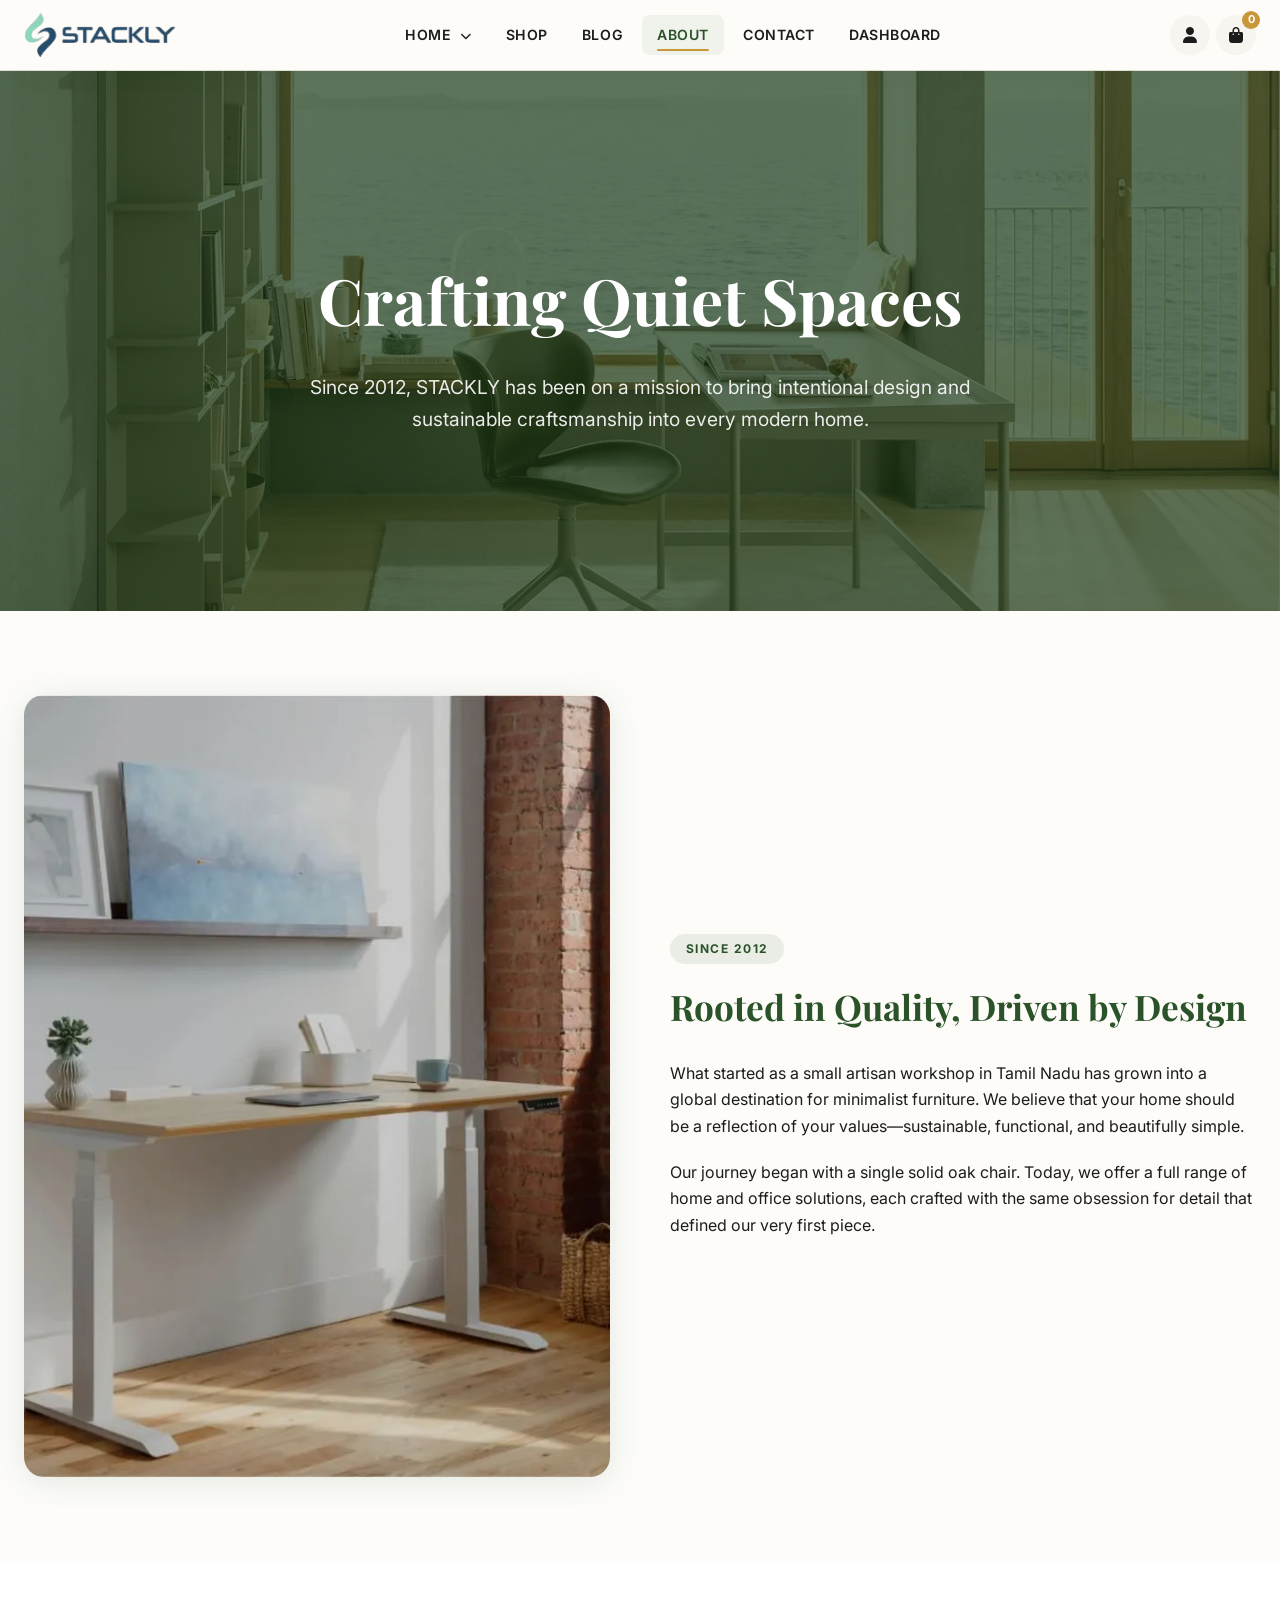
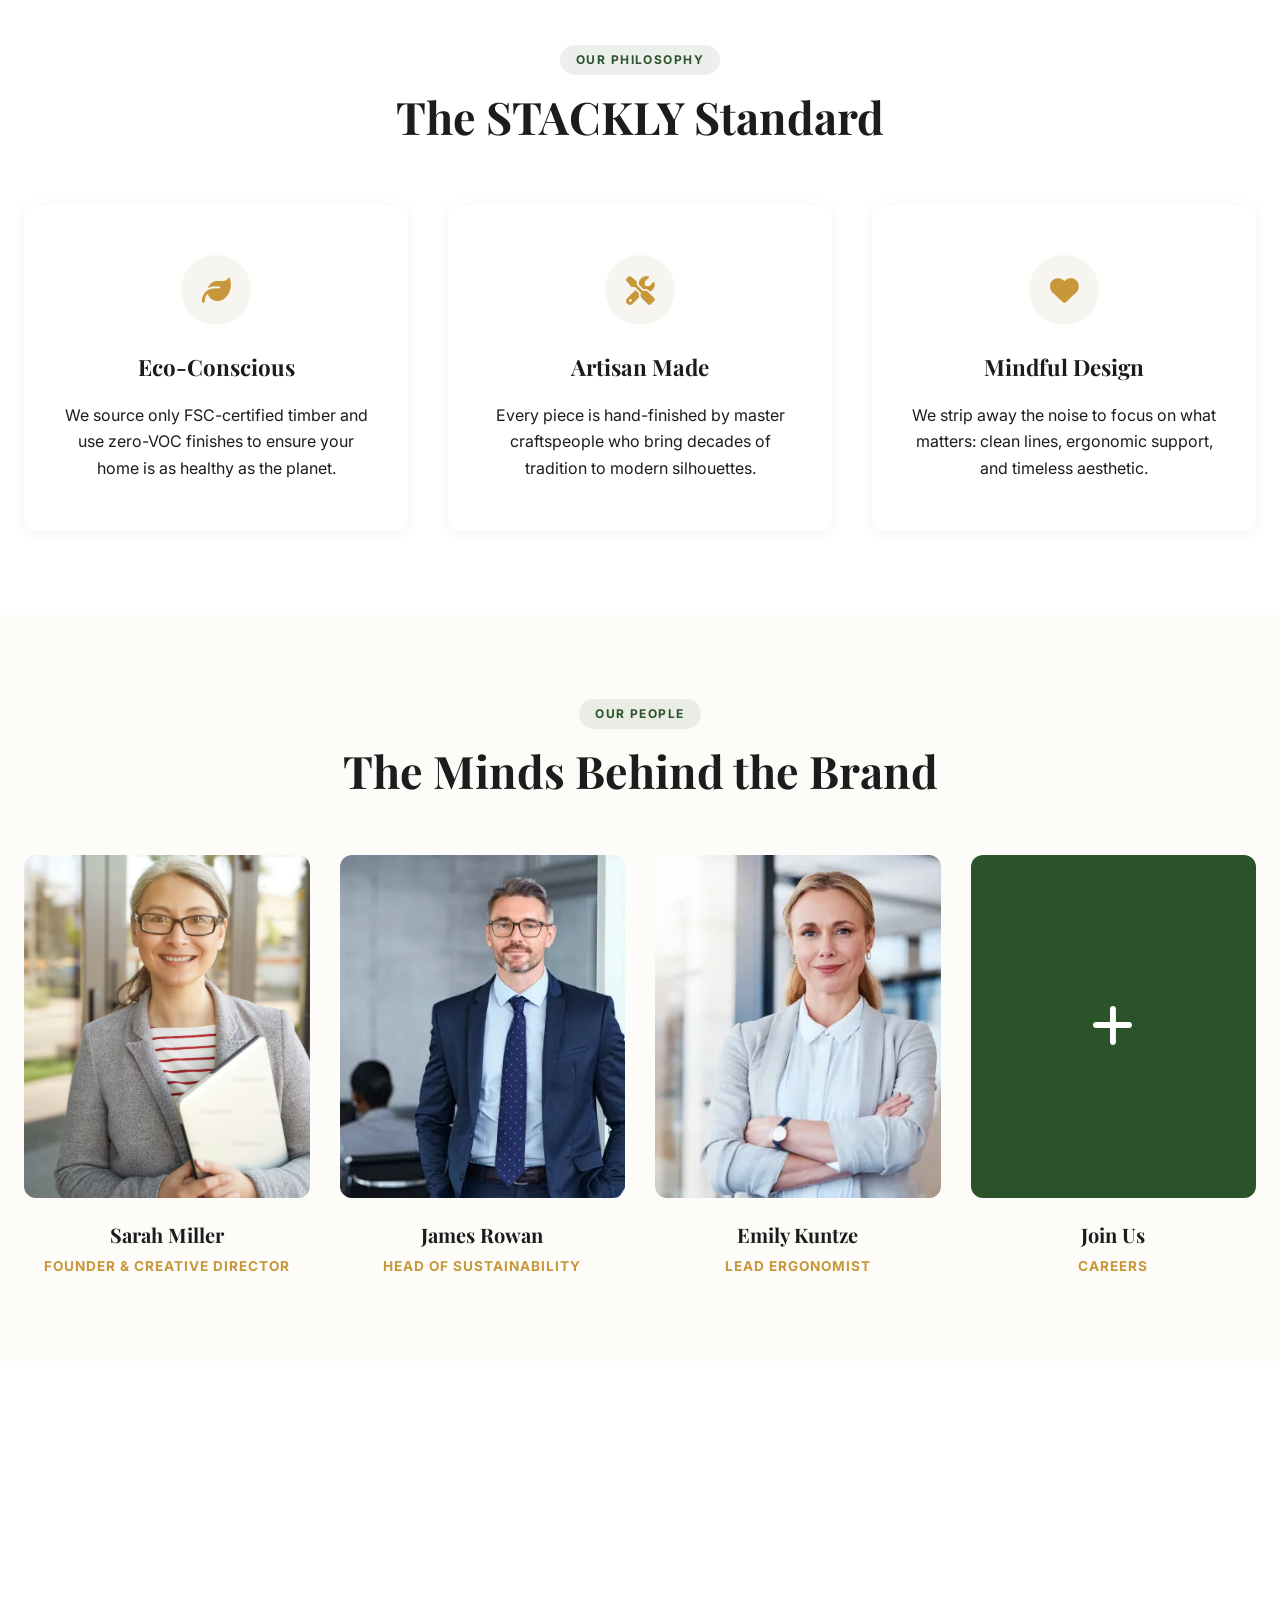
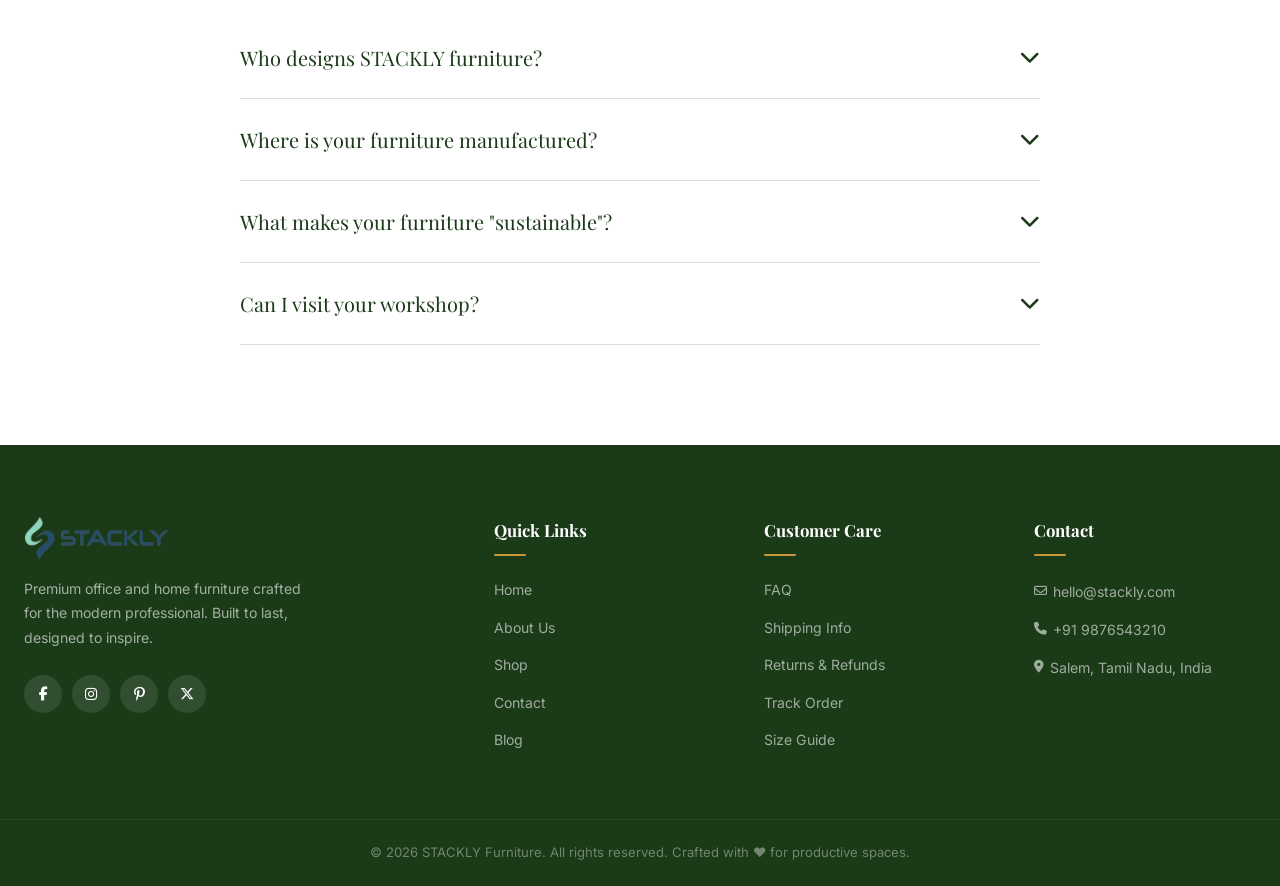
==== about.html @ e365cb75 "Add files via upload" ====
<!DOCTYPE html>
<html lang="en-US">
<head>
  <meta charset="utf-8">
  <title>About Us - STACKLY Furniture | Our Story & Values</title>
  <meta name="description" content="Learn about STACKLY Furniture – our passion for sustainable design, craftsmanship, and creating mindful home interiors.">
  <meta name="author" content="STACKLY">
  <meta name="viewport" content="width=device-width, initial-scale=1, maximum-scale=1">
  <link rel="preconnect" href="https://fonts.googleapis.com">
  <link href="https://fonts.googleapis.com/css2?family=Inter:wght@300;400;500;600;700&family=Playfair+Display:wght@600;700&display=swap" rel="stylesheet">
  <link rel="stylesheet" href="https://cdnjs.cloudflare.com/ajax/libs/font-awesome/6.5.0/css/all.min.css">
  <link rel="stylesheet" href="style.css">
  <style>
    .about-hero {
      height: 60vh;
      background: linear-gradient(rgba(26,58,24,0.7), rgba(26,58,24,0.7)), url('images/banner/banner-lookbook-1.webp') center/cover no-repeat;
      display: flex;
      align-items: center;
      justify-content: center;
      text-align: center;
      color: var(--white);
    }
    .about-hero h1 {
      font-family: 'Playfair Display', serif;
      font-size: clamp(2.5rem, 6vw, 4rem);
      margin-bottom: 20px;
      color: var(--white);
    }
    .about-hero p {
      font-size: 1.2rem;
      max-width: 700px;
      margin: 0 auto;
      color: var(--white);
      opacity: 0.9;
    }

    .story-section {
      display: flex;
      align-items: center;
      gap: 60px;
      flex-wrap: wrap;
    }
    .story-img {
      flex: 1;
      min-width: 320px;
      border-radius: var(--radius-lg);
      overflow: hidden;
      box-shadow: var(--shadow);
    }
    .story-content {
      flex: 1;
      min-width: 320px;
    }
    .story-content h2 {
      font-family: 'Playfair Display', serif;
      font-size: 2.2rem;
      margin-bottom: 24px;
      color: var(--primary);
    }

    .values-grid {
      display: grid;
      grid-template-columns: repeat(3, 1fr);
      gap: 40px;
      margin-top: 60px;
    }
    .value-card {
      background: var(--white);
      padding: 50px 40px;
      border-radius: var(--radius);
      box-shadow: var(--shadow-sm);
      text-align: center;
      transition: var(--transition);
    }
    .value-card:hover {
      transform: translateY(-8px);
      box-shadow: var(--shadow);
    }
    .value-icon {
      width: 70px;
      height: 70px;
      background: var(--bg);
      color: var(--accent);
      border-radius: 50%;
      display: flex;
      align-items: center;
      justify-content: center;
      font-size: 1.8rem;
      margin: 0 auto 24px;
      transition: var(--transition);
    }
    .value-card:hover .value-icon {
      background: var(--accent);
      color: var(--white);
    }
    .value-card h3 {
      font-family: 'Playfair Display', serif;
      font-size: 1.4rem;
      margin-bottom: 16px;
    }

    .team-grid {
      display: grid;
      grid-template-columns: repeat(4, 1fr);
      gap: 30px;
    }
    .team-card {
      text-align: center;
    }
    .team-img {
      width: 100%;
      aspect-ratio: 1/1.2;
      border-radius: var(--radius);
      overflow: hidden;
      margin-bottom: 20px;
      background: #eee;
    }
    .team-img img {
      width: 100%;
      height: 100%;
      object-fit: cover;
      transition: transform 0.6s ease;
    }
    .team-card:hover .team-img img {
      transform: scale(1.05);
    }
    .team-card h4 {
      font-family: 'Playfair Display', serif;
      font-size: 1.25rem;
      margin-bottom: 4px;
    }
    .team-role {
      font-size: 0.85rem;
      color: var(--accent);
      font-weight: 700;
      text-transform: uppercase;
      letter-spacing: 1px;
    }

    @media (max-width: 1024px) {
      .values-grid { grid-template-columns: repeat(2, 1fr); }
      .team-grid { grid-template-columns: repeat(2, 1fr); }
    }
    @media (max-width: 640px) {
      .values-grid { grid-template-columns: 1fr; }
      .team-grid { grid-template-columns: 1fr; }
    }
  </style>
</head>
<body class="about-page">

<div class="preloader" id="preloader">
  <div class="preloader-inner">
    <div class="preloader-logo-wrap">
      <img src="images/logo/logo.webp" alt="STACKLY" class="preloader-logo">
      <div class="preloader-glow"></div>
    </div>
    <div class="preloader-bar-track">
      <div class="preloader-bar" id="preloaderBar"></div>
    </div>
    <p class="preloader-label">Telling our story&hellip;</p>
  </div>
</div>

<button id="scroll-top" aria-label="Back to top"><i class="fa-solid fa-arrow-up"></i></button>

<header class="site-header">
  <div class="header-inner">
    <a href="index.html" class="logo"><img src="images/logo/logo.webp" alt="STACKLY Furniture"></a>
    <nav class="main-nav" id="mainNav">
      <ul>
        <li class="has-dropdown">
          <a href="#">Home <i class="fa-solid fa-chevron-down"></i></a>
          <ul class="dropdown">
            <li><a href="index.html">Home 1</a></li>
            <li><a href="index2.html">Home 2</a></li>
          </ul>
        </li>
        <li><a href="shop.html">Shop</a></li>
        <li><a href="blog.html">Blog</a></li>
        <li><a href="about.html" class="active">About</a></li>
        <li><a href="contact.html">Contact</a></li>
        <li><a href="dashboard.html">Dashboard</a></li>
      </ul>
    </nav>
    <div class="nav-actions">
      <a href="login.html" class="nav-btn" aria-label="Account"><i class="fa-solid fa-user"></i></a>
      <a href="cart.html" class="nav-btn cart" aria-label="Cart">
        <i class="fa-solid fa-bag-shopping"></i>
        <span class="cart-count">0</span>
      </a>
    </div>
    <button class="mobile-toggle" id="mobileToggle" aria-label="Menu">
      <span></span><span></span><span></span>
    </button>
  </div>
</header>

<section class="about-hero">
  <div class="container reveal" style="z-index: 10;">
    <h1>Crafting Quiet Spaces</h1>
    <p>Since 2012, STACKLY has been on a mission to bring intentional design and sustainable craftsmanship into every modern home.</p>
  </div>
</section>

<section class="section">
  <div class="container">
    <div class="story-section">
      <div class="story-img reveal-left">
        <img src="images/banner/collections-1.webp" alt="Workshop">
      </div>
      <div class="story-content reveal-right">
        <span class="section-tag">Since 2012</span>
        <h2>Rooted in Quality, Driven by Design</h2>
        <p style="margin-bottom: 20px;">What started as a small artisan workshop in Tamil Nadu has grown into a global destination for minimalist furniture. We believe that your home should be a reflection of your values—sustainable, functional, and beautifully simple.</p>
        <p>Our journey began with a single solid oak chair. Today, we offer a full range of home and office solutions, each crafted with the same obsession for detail that defined our very first piece.</p>
      </div>
    </div>
  </div>
</section>

<section class="section" style="background: var(--white);">
  <div class="container">
    <div class="section-header reveal">
      <span class="section-tag">Our Philosophy</span>
      <h2 class="section-title">The STACKLY Standard</h2>
    </div>
    <div class="values-grid">
      <div class="value-card reveal delay-1">
        <div class="value-icon"><i class="fa-solid fa-leaf"></i></div>
        <h3>Eco-Conscious</h3>
        <p>We source only FSC-certified timber and use zero-VOC finishes to ensure your home is as healthy as the planet.</p>
      </div>
      <div class="value-card reveal delay-2">
        <div class="value-icon"><i class="fa-solid fa-tools"></i></div>
        <h3>Artisan Made</h3>
        <p>Every piece is hand-finished by master craftspeople who bring decades of tradition to modern silhouettes.</p>
      </div>
      <div class="value-card reveal delay-3">
        <div class="value-icon"><i class="fa-solid fa-heart"></i></div>
        <h3>Mindful Design</h3>
        <p>We strip away the noise to focus on what matters: clean lines, ergonomic support, and timeless aesthetic.</p>
      </div>
    </div>
  </div>
</section>

<section class="section">
  <div class="container">
    <div class="section-header reveal">
      <span class="section-tag">Our People</span>
      <h2 class="section-title">The Minds Behind the Brand</h2>
    </div>
    <div class="team-grid">
      <div class="team-card reveal delay-1">
        <div class="team-img"><img src="images/shop/testimonials-item-1.webp" alt="Sarah Miller"></div>
        <h4>Sarah Miller</h4>
        <div class="team-role">Founder & Creative Director</div>
      </div>
      <div class="team-card reveal delay-2">
        <div class="team-img"><img src="images/shop/testimonials-item-2.webp" alt="David Chen"></div>
        <h4>James Rowan</h4>
        <div class="team-role">Head of Sustainability</div>
      </div>
      <div class="team-card reveal delay-3">
        <div class="team-img"><img src="images/shop/testimonials-item-3.webp" alt="Emily Watson"></div>
        <h4>Emily Kuntze</h4>
        <div class="team-role">Lead Ergonomist</div>
      </div>
      <div class="team-card reveal delay-4">
        <div class="team-img"><div style="width:100%;height:100%;background:var(--primary);display:flex;align-items:center;justify-content:center;color:white;font-size:3rem;"><i class="fa-solid fa-plus"></i></div></div>
        <h4>Join Us</h4>
        <div class="team-role">Careers</div>
      </div>
    </div>
  </div>
</section>

<section class="section faq-section">
  <div class="container">
    <div class="section-header reveal">
        <span class="section-tag">Common Questions</span>
        <h2 class="section-title">About Our Brand</h2>
    </div>
    <div class="faq-container">
        <div class="faq-item reveal delay-1">
            <div class="faq-question">
                <span>Who designs STACKLY furniture?</span>
                <i class="fa-solid fa-chevron-down faq-icon"></i>
            </div>
            <div class="faq-answer">
                <p>Every piece is designed in-house by our creative team led by Sarah Miller. We collaborate with ergonomic experts and local artisans to ensure every product meets our high standards of form and function.</p>
            </div>
        </div>
        <div class="faq-item reveal delay-2">
            <div class="faq-question">
                <span>Where is your furniture manufactured?</span>
                <i class="fa-solid fa-chevron-down faq-icon"></i>
            </div>
            <div class="faq-answer">
                <p>Our main production workshop is located in Salem, Tamil Nadu. By keeping our manufacturing local, we can maintain strict quality control and support our community of talented craftspeople.</p>
            </div>
        </div>
        <div class="faq-item reveal delay-3">
            <div class="faq-question">
                <span>What makes your furniture "sustainable"?</span>
                <i class="fa-solid fa-chevron-down faq-icon"></i>
            </div>
            <div class="faq-answer">
                <p>We use FSC-certified solid woods, low-VOC finishes, and minimal plastic. Our "Built for Life" philosophy also means our furniture is designed to last decades, not years, reducing the impact of "fast furniture" on the environment.</p>
            </div>
        </div>
        <div class="faq-item reveal delay-4">
            <div class="faq-question">
                <span>Can I visit your workshop?</span>
                <i class="fa-solid fa-chevron-down faq-icon"></i>
            </div>
            <div class="faq-answer">
                <p>Yes! We host monthly "Open Workshop" days where customers can see our process first-hand. Please sign up for our newsletter or contact our team to reserve a spot.</p>
            </div>
        </div>
    </div>
  </div>
</section>

<footer class="footer">
  <div class="container">
    <div class="footer-grid">
      <div class="footer-brand">
        <div class="logo"><img src="images/logo/logo.webp" alt="STACKLY Furniture"></div>
        <p>Premium office and home furniture crafted for the modern professional. Built to last, designed to inspire.</p>
        <div class="footer-socials">
          <a href="./404.html" class="social-link"><i class="fa-brands fa-facebook-f"></i></a>
          <a href="./404.html" class="social-link"><i class="fa-brands fa-instagram"></i></a>
          <a href="./404.html" class="social-link"><i class="fa-brands fa-pinterest-p"></i></a>
          <a href="./404.html" class="social-link"><i class="fa-brands fa-x-twitter"></i></a>
        </div>
      </div>
      <div class="footer-col">
        <h4>Quick Links</h4>
        <ul>
          <li><a href="index.html">Home</a></li>
          <li><a href="about.html">About Us</a></li>
          <li><a href="shop.html">Shop</a></li>
          <li><a href="contact.html">Contact</a></li>
          <li><a href="blog.html">Blog</a></li>
        </ul>
      </div>
      <div class="footer-col">
        <h4>Customer Care</h4>
        <ul>
          <li><a href="./404.html">FAQ</a></li>
          <li><a href="./404.html">Shipping Info</a></li>
          <li><a href="./404.html">Returns & Refunds</a></li>
          <li><a href="./404.html">Track Order</a></li>
          <li><a href="./404.html">Size Guide</a></li>
        </ul>
      </div>
      <div class="footer-col">
        <h4>Contact</h4>
        <ul>
          <li><a href="mailto:hello@stackly.com"><i class="fa-regular fa-envelope"></i> hello@stackly.com</a></li>
          <li><a href="tel:+91 9876543210"><i class="fa-solid fa-phone"></i> +91 9876543210</a></li>
          <li><a href="#"><i class="fa-solid fa-location-dot"></i> Salem, Tamil Nadu, India</a></li>
        </ul>
      </div>
    </div>
  </div>
  <div class="footer-bottom">
    <p>&copy; 2026 STACKLY Furniture. All rights reserved. Crafted with ❤️ for productive spaces.</p>
  </div>
</footer>

<script src="script.js"></script>
<script>
    document.querySelectorAll('.faq-question').forEach(q => {
        q.addEventListener('click', () => {
            const item = q.parentElement;
            const wasActive = item.classList.contains('active');
            
            document.querySelectorAll('.faq-item').forEach(i => i.classList.remove('active'));
            
            if (!wasActive) {
                item.classList.add('active');
            }
        });
    });
</script>
</body>
</html>
---- style.css ----
:root {
  --primary:        #2B5329;
  --primary-light:  #3D7A3A;
  --primary-dark:   #1A3A18;
  --accent:         #C8973A;
  --accent-light:   #E8B96A;
  --bg:             #F7F5F0;
  --bg-light:       #FDFCF9;
  --text-dark:      #1C1C1C;
  --text-mid:       #4A4A4A;
  --text-light:     #7A7A7A;
  --white:          #FFFFFF;
  --border:         #E0DDD5;
  --shadow-sm:      0 2px 12px rgba(43,83,41,0.08);
  --shadow:         0 4px 32px rgba(43,83,41,0.12);
  --shadow-lg:      0 12px 48px rgba(43,83,41,0.18);
  --radius:         12px;
  --radius-lg:      20px;
  --transition:     0.3s cubic-bezier(.4,0,.2,1);
  --transition-slow:0.6s cubic-bezier(.4,0,.2,1);
}

*, *::before, *::after {
  box-sizing: border-box;
  margin: 0;
  padding: 0;
}
html { scroll-behavior: smooth; font-size: 16px; }
body {
  font-family: 'Inter', -apple-system, BlinkMacSystemFont, 'Segoe UI', sans-serif;
  background: var(--bg-light);
  color: var(--text-dark);
  line-height: 1.65;
  overflow-x: hidden;
}
a { text-decoration: none; color: inherit; }
img { max-width: 100%; height: auto; display: block; }
ul { list-style: none; }
button { cursor: pointer; border: none; background: none; font-family: inherit; }
input, textarea, select { font-family: inherit; }


@keyframes spin {
  to { transform: rotate(360deg); }
}
@keyframes fadeIn {
  from { opacity: 0; }
  to   { opacity: 1; }
}
@keyframes slideUp {
  from { opacity: 0; transform: translateY(40px); }
  to   { opacity: 1; transform: translateY(0); }
}
@keyframes slideDown {
  from { opacity: 0; transform: translateY(-20px); }
  to   { opacity: 1; transform: translateY(0); }
}
@keyframes slideInLeft {
  from { opacity: 0; transform: translateX(-40px); }
  to   { opacity: 1; transform: translateX(0); }
}
@keyframes slideInRight {
  from { opacity: 0; transform: translateX(40px); }
  to   { opacity: 1; transform: translateX(0); }
}
@keyframes scaleIn {
  from { opacity: 0; transform: scale(0.92); }
  to   { opacity: 1; transform: scale(1); }
}
@keyframes pulse {
  0%, 100% { transform: scale(1); }
  50%       { transform: scale(1.05); }
}
@keyframes shimmer {
  0%   { background-position: -500px 0; }
  100% { background-position: 500px 0; }
}
@keyframes bounceY {
  0%, 100% { transform: translateY(0); }
  50%       { transform: translateY(-6px); }
}

.reveal {
  opacity: 0;
  transform: translateY(32px);
  transition: opacity 0.65s ease, transform 0.65s ease;
}
.reveal.is-visible {
  opacity: 1;
  transform: translateY(0);
}
.reveal-left {
  opacity: 0;
  transform: translateX(-32px);
  transition: opacity 0.65s ease, transform 0.65s ease;
}
.reveal-left.is-visible {
  opacity: 1;
  transform: translateX(0);
}
.reveal-right {
  opacity: 0;
  transform: translateX(32px);
  transition: opacity 0.65s ease, transform 0.65s ease;
}
.reveal-right.is-visible {
  opacity: 1;
  transform: translateX(0);
}
.reveal-scale {
  opacity: 0;
  transform: scale(0.94);
  transition: opacity 0.65s ease, transform 0.65s ease;
}
.reveal-scale.is-visible {
  opacity: 1;
  transform: scale(1);
}
/* Stagger delays */
.delay-1 { transition-delay: 0.1s; }
.delay-2 { transition-delay: 0.2s; }
.delay-3 { transition-delay: 0.3s; }
.delay-4 { transition-delay: 0.4s; }
.delay-5 { transition-delay: 0.5s; }

#scroll-top {
  position: fixed;
  bottom: 28px;
  right: 28px;
  width: 48px;
  height: 48px;
  background: var(--primary);
  border-radius: 50%;
  display: none;
  align-items: center;
  justify-content: center;
  color: var(--white);
  font-size: 18px;
  z-index: 9999;
  box-shadow: 0 4px 20px rgba(43,83,41,0.4);
  transition: var(--transition);
  animation: bounceY 2s ease-in-out infinite;
}
#scroll-top.show  { display: flex; }
#scroll-top:hover { background: var(--accent); transform: scale(1.1); animation: none; }


@keyframes logoBreathe {
  0%, 100% { transform: scale(1);    filter: drop-shadow(0 0 0px rgba(200,151,58,0)); }
  50%       { transform: scale(1.07); filter: drop-shadow(0 0 22px rgba(200,151,58,0.65)); }
}
@keyframes ringRotate {
  to { transform: rotate(360deg); }
}
@keyframes ringPulse {
  0%, 100% { opacity: 1; }
  50%       { opacity: 0.5; }
}
@keyframes barFill {
  0%   { width: 0%; }
  30%  { width: 45%; }
  70%  { width: 75%; }
  90%  { width: 92%; }
  100% { width: 100%; }
}
@keyframes preloaderFadeOut {
  to { opacity: 0; visibility: hidden; }
}
@keyframes labelBlink {
  0%, 100% { opacity: 0.7; }
  50%       { opacity: 1; }
}

.preloader {
  position: fixed;
  inset: 0;
  background: linear-gradient(145deg, var(--primary-dark) 0%, #0d2410 100%);
  display: flex;
  align-items: center;
  justify-content: center;
  z-index: 99999;
  transition: opacity 0.75s ease, visibility 0.75s ease;
}
.preloader.hidden {
  opacity: 0;
  visibility: hidden;
  pointer-events: none;
}

/* Decorative background dots */
.preloader::before,
.preloader::after {
  content: '';
  position: absolute;
  border-radius: 50%;
  background: rgba(200,151,58,0.06);
  pointer-events: none;
}
.preloader::before { width: 480px; height: 480px; top: -160px; right: -120px; }
.preloader::after  { width: 320px; height: 320px; bottom: -100px; left: -80px; }

/* Center wrapper */
.preloader-inner {
  display: flex;
  flex-direction: column;
  align-items: center;
  gap: 0;
  position: relative;
  z-index: 1;
}

/* Spinning amber ring behind the logo */
.preloader-logo-wrap {
  position: relative;
  width: 140px;
  height: 140px;
  display: flex;
  align-items: center;
  justify-content: center;
  margin-bottom: 36px;
}
.preloader-logo-wrap::before {
  content: '';
  position: absolute;
  inset: 0;
  border-radius: 50%;
  border: 3px solid transparent;
  border-top-color: var(--accent);
  border-right-color: rgba(200,151,58,0.3);
  animation: ringRotate 1.4s linear infinite;
}
.preloader-logo-wrap::after {
  content: '';
  position: absolute;
  inset: 8px;
  border-radius: 50%;
  border: 2px solid rgba(255,255,255,0.06);
  border-bottom-color: rgba(200,151,58,0.25);
  animation: ringRotate 2s linear infinite reverse;
}

/* Soft circular glow behind logo */
.preloader-glow {
  position: absolute;
  inset: 18px;
  border-radius: 50%;
  background: radial-gradient(circle, rgba(200,151,58,0.12) 0%, transparent 70%);
  animation: ringPulse 2s ease-in-out infinite;
}

/* Logo image */
.preloader-logo {
  width: 90px;
  height: auto;
  position: relative;
  z-index: 1;
  animation: logoBreathe 2.4s ease-in-out infinite;
  filter: brightness(1.1);
}

/* Progress bar track */
.preloader-bar-track {
  width: 200px;
  height: 3px;
  background: rgba(255,255,255,0.1);
  border-radius: 3px;
  overflow: hidden;
  margin-bottom: 18px;
}
.preloader-bar {
  height: 100%;
  width: 0%;
  background: linear-gradient(90deg, var(--accent), var(--accent-light));
  border-radius: 3px;
  transition: width 0.3s ease;
  box-shadow: 0 0 8px rgba(200,151,58,0.5);
}

/* Loading label */
.preloader-label {
  font-family: 'Inter', sans-serif;
  font-size: 0.78rem;
  color: rgba(255,255,255,0.45);
  letter-spacing: 0.12em;
  text-transform: uppercase;
  animation: labelBlink 1.8s ease-in-out infinite;
}


/* ============================================================
   TOPBAR
   ============================================================ */
.topbar {
  background: var(--primary-dark);
  color: var(--white);
  padding: 9px 0;
  font-size: 0.82rem;
  border-bottom: 1px solid rgba(255,255,255,0.06);
}
.topbar-inner {
  max-width: 1400px;
  margin: auto;
  padding: 0 24px;
  display: flex;
  align-items: center;
  justify-content: space-between;
  gap: 12px;
}
.topbar-left { color: rgba(255,255,255,0.55); }
.topbar-center { text-align: center; flex: 1; }
.topbar-center span { color: var(--accent-light); font-weight: 600; }
.topbar-links { display: flex; gap: 20px; }
.topbar-links a {
  color: rgba(255,255,255,0.65);
  transition: color 0.2s;
  font-size: 0.8rem;
}
.topbar-links a:hover { color: var(--accent-light); }


/* ============================================================
   SITE HEADER
   ============================================================ */
.site-header {
  background: var(--bg-light);
  border-bottom: 1px solid var(--border);
  position: sticky;
  top: 0;
  z-index: 1000;
  box-shadow: 0 2px 20px rgba(43,83,41,0.07);
  transition: box-shadow 0.3s;
}
.site-header.scrolled { box-shadow: 0 4px 32px rgba(43,83,41,0.14); }
.header-inner {
  max-width: 1400px;
  margin: auto;
  padding: 0 24px;
  display: flex;
  align-items: center;
  justify-content: space-between;
  height: 70px;
  gap: 16px;
}
.logo img {
  height: 44px;
  transition: transform 0.3s;
}
.logo:hover img { transform: scale(1.04); }

/* Desktop Nav */
.main-nav > ul {
  display: flex;
  gap: 4px;
  align-items: center;
}
.main-nav li { position: relative; }
.main-nav a {
  display: block;
  padding: 8px 15px;
  font-size: 0.88rem;
  font-weight: 600;
  letter-spacing: 0.04em;
  text-transform: uppercase;
  color: var(--text-dark);
  border-radius: 8px;
  transition: var(--transition);
  position: relative;
}
.main-nav a::after {
  content: '';
  position: absolute;
  bottom: 4px; left: 15px; right: 15px;
  height: 2px;
  background: var(--accent);
  transform: scaleX(0);
  transform-origin: left;
  transition: transform 0.3s;
  border-radius: 2px;
}
.main-nav a:hover::after,
.main-nav a.active::after { transform: scaleX(1); }
.main-nav a:hover,
.main-nav a.active { color: var(--primary); background: rgba(43,83,41,0.06); }

/* Dropdown Menu Styles */
.has-dropdown { position: relative; }
.has-dropdown a i {
  font-size: 0.7rem;
  margin-left: 4px;
  transition: transform 0.3s;
}
.has-dropdown:hover a i { transform: rotate(180deg); }

.dropdown {
  position: absolute;
  top: 100%;
  left: 50%;
  width: 220px;
  background: var(--white);
  border-radius: var(--radius);
  box-shadow: var(--shadow-lg);
  padding: 12px 0;
  opacity: 0;
  visibility: hidden;
  transform: translateX(-50%) translateY(15px);
  transition: all 0.4s cubic-bezier(0.4, 0, 0.2, 1);
  z-index: 1001;
  border: 1px solid var(--border);
  display: flex;
  flex-direction: column;
}

.has-dropdown:hover .dropdown {
  opacity: 1;
  visibility: visible;
  transform: translateX(-50%) translateY(0);
}

.dropdown li {
  width: 100%;
  padding: 0 12px;
}

.dropdown a {
  padding: 8px 16px !important;
  font-size: 0.85rem !important;
  text-transform: none !important;
  font-weight: 500 !important;
  display: block !important;
  border-radius: 6px !important;
  background: transparent !important;
  color: var(--text-dark) !important;
}

.dropdown a::after { display: none !important; }

.dropdown a:hover {
  background: rgba(43,83,41,0.08) !important;
  color: var(--primary) !important;
  padding-left: 20px !important;
}

/* Mobile Dropdown (Responsive Adjustments) */
@media (max-width: 1024px) {
  .main-nav.open .dropdown {
    position: static;
    width: 100%;
    opacity: 1;
    visibility: visible;
    transform: none;
    box-shadow: none;
    border: none;
    padding: 0 0 0 20px;
    background: transparent;
    display: none; /* Toggleable on mobile */
  }
  
  .main-nav.open .has-dropdown.active .dropdown {
    display: block;
  }

  .main-nav.open .has-dropdown > a {
    display: flex;
    justify-content: space-between;
    align-items: center;
  }
}

/* Nav Icon Buttons */
.nav-actions { display: flex; align-items: center; gap: 6px; }
.nav-btn {
  width: 40px;
  height: 40px;
  display: flex;
  align-items: center;
  justify-content: center;
  border-radius: 50%;
  background: var(--bg);
  color: var(--text-dark);
  transition: var(--transition);
  font-size: 1rem;
}
.nav-btn:hover { background: var(--primary); color: var(--white); transform: scale(1.08); }
.nav-btn.cart  { position: relative; }
.cart-count {
  position: absolute;
  top: -4px; right: -4px;
  background: var(--accent);
  color: var(--white);
  width: 18px; height: 18px;
  border-radius: 50%;
  font-size: 0.68rem;
  font-weight: 700;
  display: flex;
  align-items: center;
  justify-content: center;
  animation: pulse 2s ease-in-out infinite;
}

/* Mobile Hamburger */
.mobile-toggle {
  display: none;
  flex-direction: column;
  gap: 5px;
  padding: 8px;
  border-radius: 8px;
  transition: background 0.2s;
}
.mobile-toggle:hover { background: var(--bg); }
.mobile-toggle span {
  width: 24px; height: 2px;
  background: var(--text-dark);
  border-radius: 2px;
  transition: var(--transition);
  display: block;
}
.mobile-toggle.open span:nth-child(1) { transform: translateY(7px) rotate(45deg); }
.mobile-toggle.open span:nth-child(2) { opacity: 0; transform: scaleX(0); }
.mobile-toggle.open span:nth-child(3) { transform: translateY(-7px) rotate(-45deg); }


/* ============================================================
   LAYOUT UTILITIES
   ============================================================ */
.section  { padding: 84px 0; }
.container {
  max-width: 1400px;
  margin: auto;
  padding: 0 24px;
}
.section-header {
  text-align: center;
  margin-bottom: 56px;
}
.section-tag {
  display: inline-block;
  padding: 5px 16px;
  background: rgba(43,83,41,0.09);
  color: var(--primary);
  font-size: 0.75rem;
  font-weight: 700;
  border-radius: 30px;
  letter-spacing: 0.12em;
  text-transform: uppercase;
  margin-bottom: 14px;
}
.section-title {
  font-family: 'Playfair Display', serif;
  font-size: clamp(1.8rem, 3.5vw, 2.8rem);
  color: var(--text-dark);
  margin-bottom: 14px;
  line-height: 1.25;
}
.section-sub {
  color: var(--text-mid);
  max-width: 520px;
  margin: 0 auto;
  font-size: 0.97rem;
}
.text-center { text-align: center; }
.mt-8  { margin-top: 32px; }
.mt-12 { margin-top: 48px; }


/* ============================================================
   BUTTONS
   ============================================================ */
.btn {
  display: inline-flex;
  align-items: center;
  gap: 8px;
  padding: 13px 28px;
  border-radius: 9px;
  font-size: 0.9rem;
  font-weight: 700;
  letter-spacing: 0.03em;
  transition: var(--transition);
  cursor: pointer;
  white-space: nowrap;
}
.btn i { transition: transform 0.3s; }
.btn:hover i  { transform: translateX(4px); }

.btn-primary  { background: var(--accent); color: var(--white); }
.btn-primary:hover { background: #b07d2e; transform: translateY(-2px); box-shadow: 0 6px 20px rgba(200,151,58,0.35); }

.btn-outline  { border: 2px solid var(--white); color: var(--white); }
.btn-outline:hover { background: var(--white); color: var(--primary); }

.btn-green    { background: var(--primary); color: var(--white); }
.btn-green:hover { background: var(--primary-light); transform: translateY(-2px); box-shadow: 0 6px 20px rgba(43,83,41,0.3); }

.btn-ghost {
  background: transparent;
  border: 2px solid var(--primary);
  color: var(--primary);
}
.btn-ghost:hover { background: var(--primary); color: var(--white); }


/* ============================================================
   HERO SLIDER
   ============================================================ */
.hero-slider {
  position: relative;
  overflow: hidden;
  background: #141f14;
}
.slide {
  position: relative;
  height: 88vh;
  min-height: 520px;
  display: none;
  overflow: hidden;
}
.slide.active { display: block; }
.slide-img {
  width: 100%; height: 100%;
  object-fit: cover;
  opacity: 0.62;
  transform: scale(1.04);
  transition: transform 8s ease, opacity 0.8s ease;
}
.slide.active .slide-img { transform: scale(1); }
.slide-content {
  position: absolute;
  inset: 0;
  display: flex;
  align-items: center;
  padding: 0 8vw;
}
.slide-text {
  max-width: 600px;
  animation: slideUp 0.8s cubic-bezier(.22,1,.36,1) both;
}
.slide-tag {
  display: inline-block;
  padding: 5px 16px;
  background: var(--accent);
  color: var(--white);
  font-size: 0.75rem;
  font-weight: 800;
  border-radius: 30px;
  letter-spacing: 0.1em;
  margin-bottom: 20px;
  text-transform: uppercase;
  animation: slideInLeft 0.7s 0.1s both;
}
.slide-title {
  font-family: 'Playfair Display', serif;
  font-size: clamp(2.2rem, 5.5vw, 4rem);
  color: var(--white);
  line-height: 1.13;
  margin-bottom: 18px;
  animation: slideUp 0.7s 0.2s both;
  text-shadow: 0 2px 24px rgba(0,0,0,0.3);
}
.slide-desc {
  font-size: 1.02rem;
  color: rgba(255,255,255,0.82);
  margin-bottom: 36px;
  max-width: 460px;
  animation: slideUp 0.7s 0.35s both;
}
.slide-actions {
  display: flex;
  gap: 14px;
  flex-wrap: wrap;
  animation: slideUp 0.7s 0.48s both;
}

/* Slider Arrows */
.slider-arrow {
  position: absolute;
  top: 50%;
  transform: translateY(-50%);
  background: rgba(255,255,255,0.14);
  backdrop-filter: blur(6px);
  -webkit-backdrop-filter: blur(6px);
  border: 1px solid rgba(255,255,255,0.25);
  color: var(--white);
  width: 52px; height: 52px;
  border-radius: 50%;
  font-size: 1.1rem;
  display: flex;
  align-items: center;
  justify-content: center;
  cursor: pointer;
  transition: var(--transition);
  z-index: 10;
}
.slider-arrow:hover { background: var(--accent); border-color: var(--accent); transform: translateY(-50%) scale(1.08); }
.slider-prev { left: 28px; }
.slider-next { right: 28px; }

/* Slider Dots */
.slider-controls {
  position: absolute;
  bottom: 32px;
  left: 50%;
  transform: translateX(-50%);
  display: flex;
  gap: 10px;
  z-index: 10;
}
.slider-dot {
  width: 10px; height: 10px;
  border-radius: 5px;
  background: rgba(255,255,255,0.4);
  border: none;
  cursor: pointer;
  transition: var(--transition);
}
.slider-dot.active {
  background: var(--accent);
  width: 30px;
}


/* ============================================================
   CATEGORIES
   ============================================================ */
.categories { background: var(--bg); }
.cat-grid {
  display: grid;
  grid-template-columns: repeat(6, 1fr);
  gap: 18px;
}
.cat-card {
  position: relative;
  border-radius: var(--radius);
  overflow: hidden;
  aspect-ratio: 3/4;
  cursor: pointer;
  box-shadow: var(--shadow-sm);
  display: block;
}
.cat-card img {
  width: 100%; height: 100%;
  object-fit: cover;
  transition: transform 0.55s cubic-bezier(.4,0,.2,1);
}
.cat-card:hover img { transform: scale(1.08); }
.cat-overlay {
  position: absolute;
  inset: 0;
  background: linear-gradient(to top, rgba(10,28,10,0.78) 35%, transparent 70%);
  display: flex;
  align-items: flex-end;
  padding: 18px 16px;
  transition: background 0.3s;
}
.cat-card:hover .cat-overlay {
  background: linear-gradient(to top, rgba(10,28,10,0.88) 40%, transparent 70%);
}
.cat-name {
  font-family: 'Playfair Display', serif;
  font-size: 1.05rem;
  color: var(--white);
  font-weight: 600;
  display: block;
}
.cat-count {
  font-size: 0.79rem;
  color: var(--accent-light);
  margin-top: 3px;
  display: block;
}
.cat-card::after {
  content: '→';
  position: absolute;
  bottom: 20px; right: 16px;
  color: var(--accent-light);
  font-size: 1rem;
  opacity: 0;
  transform: translateX(-6px);
  transition: var(--transition);
}
.cat-card:hover::after { opacity: 1; transform: translateX(0); }


/* ============================================================
   PRODUCT GRID
   ============================================================ */
.products-grid {
  display: grid;
  grid-template-columns: repeat(4, 1fr);
  gap: 24px;
}
.product-card {
  background: var(--white);
  border-radius: var(--radius);
  overflow: hidden;
  box-shadow: var(--shadow-sm);
  transition: var(--transition);
  position: relative;
}
.product-card:hover {
  box-shadow: var(--shadow-lg);
  transform: translateY(-6px);
}
.product-img-wrap {
  position: relative;
  overflow: hidden;
  aspect-ratio: 1;
  background: var(--bg);
}
.product-img-wrap > img {
  width: 100%; height: 100%;
  object-fit: cover;
  transition: transform 0.55s ease, opacity 0.4s ease;
}
.product-img-wrap .img-hover {
  position: absolute;
  inset: 0;
  opacity: 0;
  transition: opacity 0.4s ease;
}
.product-card:hover .img-hover { opacity: 1; }
.product-card:hover .product-img-wrap > img:first-child { opacity: 0; transform: scale(1.04); }

.product-badge {
  position: absolute;
  top: 12px; left: 12px;
  padding: 3px 11px;
  border-radius: 5px;
  font-size: 0.71rem;
  font-weight: 800;
  text-transform: uppercase;
  letter-spacing: 0.05em;
  z-index: 2;
}
.badge-sale { background: var(--accent); color: var(--white); }
.badge-new  { background: var(--primary); color: var(--white); }

.product-actions {
  position: absolute;
  top: 12px; right: 12px;
  display: flex;
  flex-direction: column;
  gap: 8px;
  opacity: 0;
  transform: translateX(12px);
  transition: var(--transition);
  z-index: 2;
}
.product-card:hover .product-actions { opacity: 1; transform: translateX(0); }
.action-btn {
  width: 36px; height: 36px;
  background: var(--white);
  border-radius: 50%;
  display: flex;
  align-items: center;
  justify-content: center;
  font-size: 0.88rem;
  color: var(--text-dark);
  box-shadow: 0 2px 10px rgba(0,0,0,0.13);
  transition: var(--transition);
}
.action-btn:hover { background: var(--primary); color: var(--white); transform: scale(1.1); }

.product-info { padding: 16px 18px 18px; }
.product-name {
  font-weight: 600;
  font-size: 0.93rem;
  margin-bottom: 6px;
  color: var(--text-dark);
  line-height: 1.4;
}
.product-name a { transition: color 0.2s; }
.product-name a:hover { color: var(--primary); }
.product-price {
  display: flex;
  align-items: center;
  gap: 10px;
  margin-bottom: 14px;
}
.price-now  { font-size: 1.02rem; font-weight: 800; color: var(--primary); }
.price-old  { font-size: 0.85rem; color: var(--text-light); text-decoration: line-through; }
.add-to-cart {
  width: 100%;
  padding: 10px 16px;
  background: var(--primary);
  color: var(--white);
  border-radius: 8px;
  font-size: 0.87rem;
  font-weight: 700;
  letter-spacing: 0.03em;
  transition: var(--transition);
}
.add-to-cart:hover { background: var(--accent); transform: translateY(-1px); }

/* ── Quantity Controls ── */
.qty-row {
  display: flex;
  align-items: center;
  gap: 10px;
}
.qty-control {
  display: flex;
  align-items: center;
  border: 1.5px solid var(--border);
  border-radius: 8px;
  overflow: hidden;
  flex-shrink: 0;
}
.qty-btn {
  width: 32px;
  height: 34px;
  background: var(--bg);
  color: var(--text-dark);
  font-size: 0.75rem;
  display: flex;
  align-items: center;
  justify-content: center;
  border: none;
  cursor: pointer;
  transition: var(--transition);
  line-height: 1;
}
.qty-btn:hover {
  background: var(--primary);
  color: var(--white);
}
.qty-btn:active { transform: scale(0.92); }
.qty-btn:disabled {
  opacity: 0.35;
  cursor: not-allowed;
}
.qty-num {
  min-width: 32px;
  text-align: center;
  font-size: 0.9rem;
  font-weight: 700;
  color: var(--text-dark);
  user-select: none;
  transition: transform 0.15s ease, color 0.15s;
  display: block;
  line-height: 34px;
}
.qty-num.bump {
  animation: qtyBump 0.2s ease;
}
@keyframes qtyBump {
  0%   { transform: scale(1); }
  50%  { transform: scale(1.35); color: var(--primary); }
  100% { transform: scale(1); }
}
.qty-row .add-to-cart {
  flex: 1;
  padding: 9px 12px;
  font-size: 0.83rem;
  white-space: nowrap;
  display: flex;
  align-items: center;
  justify-content: center;
  gap: 6px;
}


/* ============================================================
   FEATURE BANNER
   ============================================================ */
.feature-banner {
  position: relative;
  overflow: hidden;
  border-radius: var(--radius-lg);
  min-height: 440px;
  display: flex;
  align-items: center;
}
.feature-banner img {
  position: absolute;
  inset: 0;
  width: 100%; height: 100%;
  object-fit: cover;
  transition: transform 8s ease;
}
.feature-banner:hover img { transform: scale(1.03); }
.feature-banner-content {
  position: relative;
  z-index: 1;
  padding: 64px 56px;
  max-width: 540px;
  background: linear-gradient(135deg, rgba(26,58,24,0.92) 0%, rgba(26,58,24,0.55) 100%);
  border-radius: 0 var(--radius-lg) var(--radius-lg) 0;
}
.feature-banner small {
  display: block;
  color: var(--accent-light);
  text-transform: uppercase;
  letter-spacing: 0.12em;
  font-size: 0.78rem;
  font-weight: 700;
  margin-bottom: 12px;
}
.feature-banner h2 {
  font-family: 'Playfair Display', serif;
  font-size: clamp(1.8rem, 3vw, 2.8rem);
  color: var(--white);
  margin-bottom: 18px;
  line-height: 1.2;
}
.feature-banner p {
  color: rgba(255,255,255,0.8);
  margin-bottom: 32px;
  font-size: 0.97rem;
  line-height: 1.7;
}


/* ============================================================
   TWO-COLUMN BANNERS
   ============================================================ */
.two-col-banners {
  display: grid;
  grid-template-columns: 1fr 1fr;
  gap: 24px;
}
.mini-banner {
  position: relative;
  border-radius: var(--radius);
  overflow: hidden;
  min-height: 320px;
  display: flex;
  align-items: flex-end;
  cursor: pointer;
}
.mini-banner img {
  position: absolute;
  inset: 0;
  width: 100%; height: 100%;
  object-fit: cover;
  transition: transform 0.6s cubic-bezier(.4,0,.2,1);
}
.mini-banner:hover img { transform: scale(1.05); }
.mini-banner-content {
  position: relative;
  z-index: 1;
  padding: 30px;
  width: 100%;
  background: linear-gradient(to top, rgba(15,35,15,0.82) 0%, transparent 100%);
}
.mini-banner-content h3 {
  font-family: 'Playfair Display', serif;
  font-size: 1.45rem;
  color: var(--white);
  margin-bottom: 10px;
  line-height: 1.3;
}
.mini-banner-content a {
  display: inline-flex;
  align-items: center;
  gap: 6px;
  color: var(--accent-light);
  font-size: 0.87rem;
  font-weight: 700;
  transition: gap 0.2s;
}
.mini-banner-content a:hover { gap: 10px; }


/* ============================================================
   STATS BAR
   ============================================================ */
.stats-bar {
  background: var(--primary);
  padding: 56px 0;
  position: relative;
  overflow: hidden;
}
.stats-bar::before {
  content: '';
  position: absolute;
  top: -60px; left: -60px;
  width: 300px; height: 300px;
  background: rgba(255,255,255,0.04);
  border-radius: 50%;
}
.stats-bar::after {
  content: '';
  position: absolute;
  bottom: -80px; right: -40px;
  width: 250px; height: 250px;
  background: rgba(255,255,255,0.03);
  border-radius: 50%;
}
.stats-grid {
  display: grid;
  grid-template-columns: repeat(4,1fr);
  gap: 24px;
  text-align: center;
  position: relative;
  z-index: 1;
}
.stat-item { padding: 16px; }
.stat-num {
  font-family: 'Playfair Display', serif;
  font-size: 2.6rem;
  color: var(--white);
  font-weight: 700;
  line-height: 1;
  display: block;
}
.stat-accent { color: var(--accent-light); }
.stat-label {
  font-size: 0.88rem;
  color: rgba(255,255,255,0.65);
  margin-top: 8px;
  display: block;
  letter-spacing: 0.04em;
}
.stats-divider {
  width: 1px;
  background: rgba(255,255,255,0.15);
  margin: 0 auto;
  display: none;
}


/* ============================================================
   GALLERY / LOOKBOOK
   ============================================================ */
.gallery { background: var(--bg); }
.gallery-grid {
  display: grid;
  grid-template-columns: repeat(4, 1fr);
  grid-template-rows: 220px 220px;
  gap: 16px;
}
.gallery-item {
  border-radius: var(--radius);
  overflow: hidden;
  cursor: pointer;
  position: relative;
}
.gallery-item img {
  width: 100%; height: 100%;
  object-fit: cover;
  transition: transform 0.6s ease;
}
.gallery-item::after {
  content: "";
  position: absolute;
  inset: 0;
  background: rgba(43,83,41,0.55);
  color: var(--white);
  display: flex;
  align-items: center;
  justify-content: center;
  opacity: 0;
  transition: opacity 0.3s;
}
.gallery-item:hover img { transform: scale(1.06); }
.gallery-item:hover::after { opacity: 1; }
.gallery-item.big {
  grid-column: span 2;
  grid-row: span 2;
}


/* ============================================================
   TESTIMONIALS
   ============================================================ */
.testimonials { background: var(--bg-light); }
.testimonials-grid {
  display: grid;
  grid-template-columns: repeat(3, 1fr);
  gap: 24px;
}
.testimonial-card {
  background: var(--white);
  border-radius: var(--radius);
  padding: 30px;
  box-shadow: var(--shadow-sm);
  transition: var(--transition);
  border-top: 3px solid transparent;
}
.testimonial-card:hover {
  box-shadow: var(--shadow);
  border-top-color: var(--accent);
  transform: translateY(-4px);
}
.testi-stars {
  color: var(--accent);
  font-size: 0.9rem;
  margin-bottom: 16px;
  letter-spacing: 2px;
}
.testi-text {
  font-size: 0.95rem;
  color: var(--text-mid);
  margin-bottom: 22px;
  font-style: italic;
  line-height: 1.75;
}
.testi-text::before { content: '"'; font-size: 2rem; color: var(--accent); line-height: 0; vertical-align: -0.4em; margin-right: 4px; }
.testi-author { display: flex; align-items: center; gap: 14px; }
.testi-avatar {
  width: 48px; height: 48px;
  border-radius: 50%;
  object-fit: cover;
  border: 2px solid var(--accent-light);
}
.testi-name { font-weight: 700; font-size: 0.92rem; color: var(--text-dark); }
.testi-role { font-size: 0.78rem; color: var(--text-light); margin-top: 2px; }


/* ============================================================
   NEWSLETTER
   ============================================================ */
.newsletter {
  background: linear-gradient(135deg, var(--primary-dark) 0%, var(--primary) 60%, var(--primary-light) 100%);
  padding: 80px 0;
  position: relative;
  overflow: hidden;
}
.newsletter::before,
.newsletter::after {
  content: '';
  position: absolute;
  border-radius: 50%;
  background: rgba(255,255,255,0.04);
}
.newsletter::before { width: 400px; height: 400px; top: -150px; right: -100px; }
.newsletter::after  { width: 250px; height: 250px; bottom: -80px; left: -60px; }
.newsletter-inner {
  max-width: 600px;
  margin: auto;
  text-align: center;
  position: relative;
  z-index: 1;
}
.newsletter h2 {
  font-family: 'Playfair Display', serif;
  font-size: clamp(1.8rem, 3vw, 2.6rem);
  color: var(--white);
  margin-bottom: 14px;
}
.newsletter p {
  color: rgba(255,255,255,0.72);
  margin-bottom: 36px;
  font-size: 0.98rem;
}
.newsletter-form {
  display: flex;
  border-radius: 10px;
  overflow: hidden;
  box-shadow: 0 6px 28px rgba(0,0,0,0.25);
}
.newsletter-form input {
  flex: 1;
  padding: 15px 20px;
  font-size: 0.93rem;
  border: none;
  outline: none;
  background: var(--white);
  color: var(--text-dark);
}
.newsletter-form input::placeholder { color: var(--text-light); }
.newsletter-form button {
  padding: 15px 30px;
  background: var(--accent);
  color: var(--white);
  font-weight: 800;
  font-size: 0.9rem;
  letter-spacing: 0.04em;
  transition: background 0.25s;
  border: none;
  cursor: pointer;
  white-space: nowrap;
  display: flex;
  align-items: center;
  gap: 8px;
}
.newsletter-form button:hover { background: #b07d2e; }


/* ============================================================
   FOOTER
   ============================================================ */
.footer {
  background: var(--primary-dark);
  color: rgba(255,255,255,0.78);
  padding: 72px 0 0;
}
.footer-grid {
  display: grid;
  grid-template-columns: 1.9fr repeat(3, 1fr);
  gap: 48px;
}
.footer-brand .logo img { height: 42px; margin-bottom: 18px; }
.footer-brand p {
  font-size: 0.88rem;
  line-height: 1.75;
  max-width: 280px;
  color: rgba(255,255,255,0.6);
}
.footer-socials {
  display: flex;
  gap: 10px;
  margin-top: 24px;
}
.social-link {
  width: 38px; height: 38px;
  border-radius: 50%;
  background: rgba(255,255,255,0.1);
  display: flex;
  align-items: center;
  justify-content: center;
  color: var(--white);
  transition: var(--transition);
  font-size: 0.88rem;
}
.social-link:hover {
  background: var(--accent);
  transform: translateY(-3px);
  box-shadow: 0 4px 14px rgba(200,151,58,0.4);
}
.footer-col h4 {
  font-family: 'Playfair Display', serif;
  font-size: 1.05rem;
  color: var(--white);
  margin-bottom: 20px;
  position: relative;
  padding-bottom: 12px;
}
.footer-col h4::after {
  content: '';
  position: absolute;
  bottom: 0; left: 0;
  width: 32px; height: 2px;
  background: var(--accent);
  border-radius: 2px;
}
.footer-col ul li { margin-bottom: 11px; }
.footer-col ul a {
  font-size: 0.88rem;
  color: rgba(255,255,255,0.58);
  transition: color 0.2s, padding-left 0.2s;
  display: inline-flex;
  align-items: center;
  gap: 6px;
}
.footer-col ul a:hover {
  color: var(--accent-light);
  padding-left: 4px;
}
.footer-col ul i { font-size: 0.8rem; }
.footer-bottom {
  margin-top: 56px;
  padding: 22px 0;
  border-top: 1px solid rgba(255,255,255,0.08);
  text-align: center;
  font-size: 0.82rem;
  color: rgba(255,255,255,0.38);
}


/* ============================================================
   RESPONSIVE — 1200px
   ============================================================ */
@media (max-width: 1200px) {
  .products-grid { grid-template-columns: repeat(3, 1fr); }
  .cat-grid { grid-template-columns: repeat(3, 1fr); }
  .footer-grid { grid-template-columns: 1fr 1fr; gap: 36px; }
}

/* ============================================================
   RESPONSIVE — 1024px (Tablet Landscape)
   ============================================================ */
@media (max-width: 1024px) {
  .main-nav { display: none; }
  .mobile-toggle { display: flex; }
  .main-nav.open {
    display: block;
    position: absolute;
    top: 70px; left: 0; right: 0;
    background: var(--bg-light);
    border-bottom: 2px solid var(--border);
    padding: 16px 24px 24px;
    box-shadow: 0 12px 32px rgba(0,0,0,0.1);
    animation: slideDown 0.3s ease both;
  }
  .main-nav.open ul {
    flex-direction: column;
    gap: 2px;
  }
  .main-nav.open a {
    padding: 10px 16px;
    border-radius: 8px;
  }
  .main-nav.open a::after { display: none; }
  .site-header { position: sticky; }

  .stats-grid { grid-template-columns: repeat(2,1fr); gap: 32px; }
  .gallery-grid {
    grid-template-columns: repeat(2,1fr);
    grid-template-rows: repeat(3, 200px);
  }
  .gallery-item.big { grid-column: span 2; grid-row: span 2; }
  .testimonials-grid { grid-template-columns: repeat(2, 1fr); }
}

/* ============================================================
   RESPONSIVE — 768px (Tablet Portrait)
   ============================================================ */
@media (max-width: 768px) {
  .section { padding: 60px 0; }
  .section-header { margin-bottom: 40px; }

  .topbar-left,
  .topbar-links { display: none; }
  .topbar-center { text-align: center; }

  .slide { height: 72vh; min-height: 440px; }
  .slide-content { padding: 0 5vw; }
  .slide-actions { flex-direction: column; align-items: flex-start; }

  .cat-grid { grid-template-columns: repeat(3, 1fr); gap: 14px; }
  .products-grid { grid-template-columns: repeat(2, 1fr); gap: 16px; }

  .feature-banner { min-height: 360px; }
  .feature-banner-content { padding: 36px 30px; border-radius: var(--radius); }

  .two-col-banners { grid-template-columns: 1fr; }
  .mini-banner { min-height: 260px; }

  .testimonials-grid { grid-template-columns: 1fr; }

  .gallery-grid {
    grid-template-columns: repeat(2, 1fr);
    grid-template-rows: auto;
  }
  .gallery-item { height: 180px; }
  .gallery-item.big { grid-column: span 2; height: 280px; }

  .newsletter-form { flex-direction: column; border-radius: 10px; }
  .newsletter-form input,
  .newsletter-form button {
    width: 100%;
    border-radius: 0;
    padding: 14px 20px;
    justify-content: center;
  }
  .newsletter-form input { border-radius: 10px 10px 0 0; }
  .newsletter-form button { border-radius: 0 0 10px 10px; }

  .footer-grid { grid-template-columns: 1fr; gap: 40px; text-align: center; }
  .footer-brand .logo img { margin: 0 auto 18px; }
  .footer-brand p { max-width: 100%; margin: 0 auto; }
  .footer-socials { justify-content: center; }
  .footer-col h4::after { left: 50%; transform: translateX(-50%); }
  .footer-col ul a { justify-content: center; }
  .footer-col ul a:hover { padding-left: 0; }
}

/* ============================================================
   RESPONSIVE — 480px (Mobile)
   ============================================================ */
@media (max-width: 480px) {
  .header-inner { padding: 0 16px; }
  .container { padding: 0 16px; }
  .section { padding: 48px 0; }

  .slide { height: 65vh; min-height: 380px; }
  .slide-title { font-size: clamp(1.6rem, 7vw, 2.4rem); }
  .slide-actions .btn { padding: 12px 20px; font-size: 0.84rem; }
  .slider-arrow { width: 40px; height: 40px; font-size: 0.95rem; }
  .slider-prev { left: 12px; }
  .slider-next { right: 12px; }

  .cat-grid { grid-template-columns: repeat(2, 1fr); }
  .products-grid { grid-template-columns: repeat(2, 1fr); gap: 12px; }
  .product-info { padding: 12px 14px 14px; }
  .product-name { font-size: 0.84rem; }
  
  .qty-row { flex-direction: column; align-items: stretch; gap: 8px; }
  .qty-control { width: 100%; }
  .qty-num { flex: 1; }

  .stats-grid { grid-template-columns: repeat(2, 1fr); }
  .stat-num { font-size: 2rem; }
  .stats-bar { padding: 40px 0; }

  .gallery-grid { grid-template-columns: 1fr; }
  .gallery-item { height: 200px; }
  .gallery-item.big { grid-column: span 1; height: 260px; }

  .footer-socials { flex-wrap: wrap; }
  .footer-bottom { font-size: 0.78rem; padding: 18px 0; }

  #scroll-top { width: 42px; height: 42px; bottom: 16px; right: 16px; font-size: 16px; }
}

/* FAQ Accordion Styles */
.faq-section {
  padding: 100px 0;
  background: var(--white);
}
.faq-container {
  max-width: 800px;
  margin: 0 auto;
}
.faq-item {
  border-bottom: 1px solid var(--border);
  padding: 24px 0;
}
.faq-question {
  display: flex;
  justify-content: space-between;
  align-items: center;
  cursor: pointer;
  font-family: 'Playfair Display', serif;
  font-size: 1.25rem;
  color: var(--primary-dark);
  transition: var(--transition);
}
.faq-question:hover {
  color: var(--accent);
}
.faq-answer {
  height: 0;
  overflow: hidden;
  transition: height 0.3s ease;
  color: var(--text-mid);
  font-size: 0.95rem;
  padding-top: 0;
}
.faq-item.active .faq-answer {
  height: auto;
  padding-top: 16px;
}
.faq-icon {
  transition: transform 0.3s;
}
.faq-item.active .faq-icon {
  transform: rotate(180deg);
}

/* --- Auth Redesign v2 (Theme Integrated) --- */
.auth-page {
  background: #f8faf9; /* Subtle green-tinted white */
  min-height: 100vh;
  display: flex;
  align-items: center;
  justify-content: center;
  padding: 40px 20px;
}

.auth-card-v2 {
  background: var(--white);
  width: 100%;
  max-width: 1000px;
  min-height: 600px;
  display: grid;
  grid-template-columns: 1.2fr 1fr; /* Form on left, Decor on right for Login */
  border-radius: 40px;
  overflow: hidden;
  box-shadow: 0 30px 60px -12px rgba(43, 83, 41, 0.15);
  position: relative;
}

/* Reverse layout for Signup */
.auth-card-v2.signup-layout {
  grid-template-columns: 1fr 1.2fr;
}

/* Form Panel */
.auth-form-panel {
  padding: 80px;
  display: flex;
  flex-direction: column;
  justify-content: center;
}

.auth-form-panel h2 {
  font-family: 'Playfair Display', serif;
  font-size: 2.8rem;
  color: var(--primary-dark);
  margin-bottom: 30px;
  font-weight: 700;
}

.input-container {
  position: relative;
  margin-bottom: 20px;
}
.input-container i {
  position: absolute;
  left: 20px;
  top: 50%;
  transform: translateY(-50%);
  color: var(--text-light);
  font-size: 1rem;
}
.input-v2 {
  width: 100%;
  padding: 16px 20px 16px 50px;
  border: none;
  background: #f0f4f1;
  border-radius: 50px;
  font-size: 0.95rem;
  color: var(--text-dark);
  transition: 0.3s;
}
.input-v2:focus {
  background: var(--white);
  box-shadow: 0 0 0 3px rgba(43, 83, 41, 0.1);
  outline: none;
}

.social-platforms {
  margin-top: 30px;
  text-align: center;
}
.social-platforms p {
  font-size: 0.85rem;
  color: var(--text-light);
  margin-bottom: 15px;
}
.social-icons {
  display: flex;
  justify-content: center;
  gap: 15px;
}
.social-circle {
  width: 42px;
  height: 42px;
  border: 1px solid var(--border);
  border-radius: 50%;
  display: flex;
  align-items: center;
  justify-content: center;
  color: var(--text-mid);
  transition: 0.3s;
  font-size: 1rem;
}
.social-circle:hover {
  background: var(--primary);
  color: var(--white);
  border-color: var(--primary);
  transform: translateY(-3px);
}

/* Decorative Panel */
.auth-decor-panel {
  background: var(--primary);
  position: relative;
  display: flex;
  flex-direction: column;
  align-items: center;
  justify-content: center;
  text-align: center;
  color: var(--white);
  padding: 60px;
  overflow: hidden;
}

/* Wave Separator */
.auth-decor-panel::before {
  content: "";
  position: absolute;
  top: 0;
  left: -1px;
  height: 100%;
  width: 80px;
  background: var(--white);
  clip-path: ellipse(50% 100% at 0% 50%);
}

/* For reverse layout (Signup), move wave to right */
.signup-layout .auth-decor-panel::before {
  left: auto;
  right: -1px;
  clip-path: ellipse(50% 100% at 100% 50%);
}

.auth-decor-content {
  position: relative;
  z-index: 5;
}
.auth-illustration {
  max-width: 320px;
  margin-bottom: 30px;
  filter: drop-shadow(0 20px 30px rgba(0,0,0,0.2));
}
.auth-decor-content h3 {
  font-family: 'Playfair Display', serif;
  font-size: 2rem;
  margin-bottom: 15px;
}
.auth-decor-content p {
  font-size: 0.9rem;
  opacity: 0.8;
  max-width: 250px;
  margin: 0 auto 30px;
  line-height: 1.6;
}

.btn-v2-primary {
  background: var(--primary);
  color: white;
  padding: 14px 45px;
  border-radius: 50px;
  font-weight: 700;
  text-transform: uppercase;
  font-size: 0.85rem;
  letter-spacing: 1px;
  box-shadow: 0 10px 20px rgba(43, 83, 41, 0.2);
  transition: 0.3s;
  border: none;
}
.btn-v2-primary:hover {
  transform: translateY(-2px);
  box-shadow: 0 15px 30px rgba(43, 83, 41, 0.3);
  filter: brightness(1.1);
}

.btn-v2-outline {
  background: transparent;
  color: white;
  padding: 12px 40px;
  border-radius: 50px;
  border: 2px solid rgba(255,255,255,0.4);
  font-weight: 700;
  text-transform: uppercase;
  font-size: 0.8rem;
  transition: 0.3s;
}
.btn-v2-outline:hover {
  background: var(--white);
  color: var(--primary);
  border-color: var(--white);
}

@media (max-width: 1000px) {
  .auth-card-v2 {
    grid-template-columns: 1fr;
    max-width: 500px;
    min-height: auto;
  }
  .auth-card-v2.signup-layout {
    grid-template-columns: 1fr;
  }
  .auth-form-panel { padding: 40px 30px; }
  .auth-decor-panel { padding: 40px 30px; }
  .auth-decor-panel::before { display: none; }
}

/* Back Button */
.back-btn {
  position: absolute;
  top: 30px;
  left: 30px;
  z-index: 100;
  display: flex;
  align-items: center;
  gap: 8px;
  color: var(--text-mid);
  font-weight: 600;
  font-size: 0.9rem;
  transition: 0.3s;
  padding: 8px 16px;
  border-radius: 50px;
  background: rgba(255,255,255,0.8);
  backdrop-filter: blur(5px);
  border: 1px solid var(--border);
}
.back-btn:hover {
  background: var(--white);
  color: var(--primary);
  transform: translateX(-5px);
  box-shadow: var(--shadow-sm);
}
.auth-decor-panel .back-btn {
  background: rgba(255,255,255,0.1);
  color: white;
  border-color: rgba(255,255,255,0.2);
}
.auth-decor-panel .back-btn:hover {
  background: rgba(255,255,255,0.2);
  color: white;
}

/* --- Dashboard Redesign v2 (Triple-Panel) --- */
.dash-page-v2 {
  background: #f4f7f5;
  min-height: 100vh;
  padding: 0;
  color: var(--text-dark);
  overflow-x: hidden;
}

.dash-container-v2 {
  display: grid;
  grid-template-columns: 240px 1fr 340px;
  gap: 24px;
  max-width: 1600px;
  margin: 0 auto;
  padding: 24px;
  width: 100%;
}

/* Common Card Style */
.dash-card {
  background: var(--white);
  border-radius: 30px;
  padding: 30px;
  box-shadow: 0 10px 30px rgba(43, 83, 41, 0.04);
  overflow: hidden; /* Prevent child overflow */
}

/* Sidebar (Left) */
.dash-sidebar-v2 {
  display: flex;
  flex-direction: column;
  padding: 40px 20px;
}
.dash-user-v2 {
  display: flex;
  align-items: center;
  gap: 15px;
  margin-bottom: 40px;
  padding-left: 10px;
}
.dash-user-v2 img {
  width: 45px;
  height: 45px;
  border-radius: 12px;
  object-fit: cover;
}
.user-info-v2 h4 {
  font-size: 0.95rem;
  font-weight: 700;
  color: var(--primary-dark);
}
.user-info-v2 p {
  font-size: 0.75rem;
  color: var(--text-light);
}

.dash-menu-v2 {
  flex: 1;
}
.menu-section-v2 {
  margin-bottom: 30px;
}
.menu-label-v2 {
  font-size: 0.7rem;
  text-transform: uppercase;
  letter-spacing: 1px;
  color: #a0b0a5;
  padding-left: 15px;
  margin-bottom: 15px;
  display: block;
}
.menu-list-v2 {
  list-style: none;
}
.menu-item-v2 a {
  display: flex;
  align-items: center;
  gap: 12px;
  padding: 12px 15px;
  border-radius: 14px;
  color: var(--text-mid);
  font-size: 0.9rem;
  font-weight: 500;
  transition: 0.3s;
}
.menu-item-v2.active a,
.menu-item-v2 a:hover {
  background: var(--white);
  color: var(--primary);
  box-shadow: 0 4px 15px rgba(43, 83, 41, 0.08);
}
.menu-item-v2 a i {
  font-size: 1.1rem;
  width: 24px;
}

/* Action Area */
.sidebar-action-v2 {
  background: #fff4e0;
  padding: 25px;
  border-radius: 24px;
  text-align: center;
  position: relative;
}
.action-plus-v2 {
  width: 40px;
  height: 40px;
  background: var(--accent);
  color: white;
  border-radius: 50%;
  display: flex;
  align-items: center;
  justify-content: center;
  margin: 0 auto 15px;
  font-size: 1.2rem;
  box-shadow: 0 8px 16px rgba(200, 151, 58, 0.3);
}

/* Main Content (Center) */
.dash-main-v2 {
  overflow-y: auto;
  padding-right: 10px;
}
.dash-search-v2 {
  margin-bottom: 30px;
  display: flex;
  justify-content: space-between;
  align-items: center;
}
.search-box-v2 {
  position: relative;
  flex: 1;
  max-width: 400px;
}
.search-box-v2 input {
  width: 100%;
  padding: 15px 20px 15px 50px;
  border: none;
  background: var(--white);
  border-radius: 50px;
  box-shadow: 0 4px 20px rgba(0,0,0,0.02);
}
.search-box-v2 i {
  position: absolute;
  left: 20px;
  top: 50%;
  transform: translateY(-50%);
  color: var(--text-light);
}

.stats-grid-v2 {
  display: grid;
  grid-template-columns: repeat(3, 1fr);
  gap: 20px;
  margin-bottom: 30px;
}
.stat-card-v2 {
  display: flex;
  align-items: center;
  gap: 20px;
}
.stat-icon-v2 {
  width: 48px;
  height: 48px;
  border-radius: 14px;
  display: flex;
  align-items: center;
  justify-content: center;
  font-size: 1.2rem;
}

/* Chart Panel */
.chart-panel-v2 {
  margin-bottom: 30px;
}
.chart-header-v2 {
  display: flex;
  justify-content: space-between;
  margin-bottom: 25px;
}
.chart-wave-v2 {
  height: 200px;
  width: 100%;
  position: relative;
}

/* Side (Right) */
.dash-side-v2 {
  display: flex;
  flex-direction: column;
  gap: 24px;
}
.top-bar-v2 {
  display: flex;
  justify-content: flex-end;
  gap: 15px;
  margin-bottom: 20px;
}
.icon-btn-v2 {
  width: 44px;
  height: 44px;
  background: var(--white);
  border-radius: 12px;
  display: flex;
  align-items: center;
  justify-content: center;
  color: var(--text-mid);
  font-size: 1.1rem;
}

.profile-summary-v2 {
  text-align: center;
}
.circle-avatar-v2 {
  width: 100px;
  height: 100px;
  border-radius: 50%;
  padding: 5px;
  border: 3px solid var(--accent);
  margin: 0 auto 15px;
}
.circle-avatar-v2 img {
  width: 100%;
  height: 100%;
  border-radius: 50%;
  object-fit: cover;
}

.status-gauge-v2 {
  text-align: center;
}
.gauge-svg-v2 {
  width: 180px;
  height: 180px;
  margin: 0 auto;
}

.dash-row-v3 {
  display: grid;
  grid-template-columns: 1fr 1.5fr;
  gap: 24px;
  margin-bottom: 30px;
}

/* Dashboard v3 Extensions */
.timeline-v2 {
  position: relative;
  padding-left: 30px;
}
.timeline-v2::before {
  content: '';
  position: absolute;
  left: 10px;
  top: 5px;
  bottom: 0;
  width: 2px;
  background: #f0f0f0;
}
.timeline-item-v2 {
  position: relative;
  margin-bottom: 25px;
}
.timeline-item-v2::after {
  content: '';
  position: absolute;
  left: -24px;
  top: 6px;
  width: 10px;
  height: 10px;
  border-radius: 50%;
  background: var(--accent);
  border: 2px solid white;
}
.timeline-item-v2.green::after { background: var(--primary); }

.curated-grid-v2 {
  display: grid;
  grid-template-columns: repeat(auto-fill, minmax(180px, 1fr));
  gap: 20px;
  margin-top: 15px;
}
.curated-card-v2 {
  background: #fdfdfd;
  border-radius: 20px;
  padding: 15px;
  border: 1px solid #f0f0f0;
  transition: transform 0.3s, box-shadow 0.3s;
}
.curated-card-v2:hover {
  transform: translateY(-5px);
  box-shadow: 0 10px 20px rgba(0,0,0,0.05);
}
.curated-card-v2 img {
  width: 100%;
  height: 120px;
  object-fit: cover;
  border-radius: 12px;
  margin-bottom: 12px;
}

.message-item-v2 {
  display: flex;
  gap: 12px;
  padding: 15px;
  border-radius: 15px;
  background: #fcfcfc;
  margin-bottom: 12px;
  border: 1px solid #f8f8f8;
}
.msg-avatar-v2 {
  width: 35px;
  height: 35px;
  border-radius: 50%;
  background: var(--primary);
  color: white;
  display: flex;
  align-items: center;
  justify-content: center;
  font-size: 0.8rem;
  flex-shrink: 0;
}

.achievement-badges-v2 {
  display: flex;
  gap: 10px;
  flex-wrap: wrap;
  margin-top: 15px;
}
.badge-v2 {
  width: 40px;
  height: 40px;
  border-radius: 50%;
  background: #f0f0f0;
  display: flex;
  align-items: center;
  justify-content: center;
  font-size: 1rem;
  color: var(--text-mid);
  transition: 0.3s;
}
.badge-v2.earned {
  background: #fff4e0;
  color: var(--accent);
}

@media (max-width: 1400px) {
  .dash-container-v2 {
    grid-template-columns: 80px 1fr 300px;
    padding: 10px;
  }
  .menu-label-v2, .menu-item-v2 span, .user-info-v2, .sidebar-action-v2 p, .sidebar-action-v2 h4 { display: none; }
  .dash-user-v2 { padding: 0; justify-content: center; }
  .sidebar-action-v2 { padding: 15px 5px; }
}

@media (max-width: 1024px) {
  .dash-container-v2 {
    grid-template-columns: 1fr;
    height: auto;
    padding: 15px;
    gap: 15px;
  }
  .dash-sidebar-v2, .dash-side-v2 { 
    display: block; 
    width: 100%;
    position: static;
    height: auto;
  }
  .menu-label-v2, .menu-item-v2 span, .user-info-v2, .sidebar-action-v2 p, .sidebar-action-v2 h4 { display: block; }
  .dash-user-v2 { padding: 20px; justify-content: flex-start; }
  .sidebar-action-v2 { padding: 25px 20px; }
  .dash-main-v2 { padding: 0; height: auto; }
  .site-header { position: sticky; top: 0; z-index: 1000; }
  .dash-row-v3 {
    grid-template-columns: 1fr;
    gap: 15px;
  }
}
@media (max-width: 768px) {
  .dash-page-v2 {
    padding: 0;
  }
  .dash-card {
    padding: 20px;
    border-radius: 20px;
  }
  .stats-grid-v2 {
    grid-template-columns: repeat(2, 1fr);
    gap: 15px;
  }
}

/* Dashboard Table Responsive */
.dash-table-wrap {
  width: 100%;
  overflow-x: auto;
  margin-top: 10px;
  border-radius: 12px;
  -webkit-overflow-scrolling: touch;
}
.dash-table-wrap::-webkit-scrollbar {
  height: 6px;
}
.dash-table-wrap::-webkit-scrollbar-thumb {
  background: var(--border);
  border-radius: 10px;
}

@media (max-width: 600px) {
  .stats-grid-v2 {
    grid-template-columns: 1fr;
  }
  .dash-search-v2 {
    flex-direction: column;
    align-items: flex-start;
    gap: 15px;
  }
  .search-box-v2 {
    max-width: 100%;
  }
  .curated-grid-v2 {
    grid-template-columns: 1fr;
  }
  .dash-row-v3 {
    gap: 15px;
  }
}

@media (max-width: 480px) {
  .dash-container-v2 {
    padding: 10px;
  }
  .stats-grid-v2 {
    grid-template-columns: 1fr;
  }
  .topbar-center {
    font-size: 0.75rem;
  }
  .dash-card {
    padding: 15px;
  }
}

/* ============================================================
   404 ERROR PAGE
   ============================================================ */
.error-page {
  padding: 100px 0;
  text-align: center;
  background: var(--bg-light);
}
.error-container {
  max-width: 800px;
  margin: 0 auto;
  padding: 0 24px;
}
.error-img-wrap {
  width: 100%;
  max-width: 500px;
  margin: 0 auto 40px;
}
.error-img-wrap img {
  width: 100%;
  height: auto;
  border-radius: 30px;
  box-shadow: var(--shadow-lg);
}
.error-content h1 {
  font-family: 'Playfair Display', serif;
  font-size: clamp(2.5rem, 6vw, 4.5rem);
  color: var(--primary-dark);
  margin-bottom: 20px;
  position: relative;
  display: inline-block;
}
.error-content h1::after {
  content: '404';
  position: absolute;
  top: -20px;
  right: -40px;
  font-size: 1.2rem;
  color: var(--accent);
  font-family: 'Inter', sans-serif;
  letter-spacing: 2px;
}
.error-content h2 {
  font-family: 'Playfair Display', serif;
  font-size: 1.8rem;
  color: var(--text-dark);
  margin-bottom: 15px;
}
.error-content p {
  color: var(--text-mid);
  font-size: 1.1rem;
  margin-bottom: 40px;
  max-width: 600px;
  margin-left: auto;
  margin-right: auto;
}
.error-actions {
  display: flex;
  justify-content: center;
  gap: 20px;
  flex-wrap: wrap;
}

@media (max-width: 768px) {
  .error-page { padding: 60px 0; }
  .error-img-wrap { margin-bottom: 30px; }
  .error-actions { flex-direction: column; align-items: stretch; max-width: 300px; margin: 0 auto; }
}
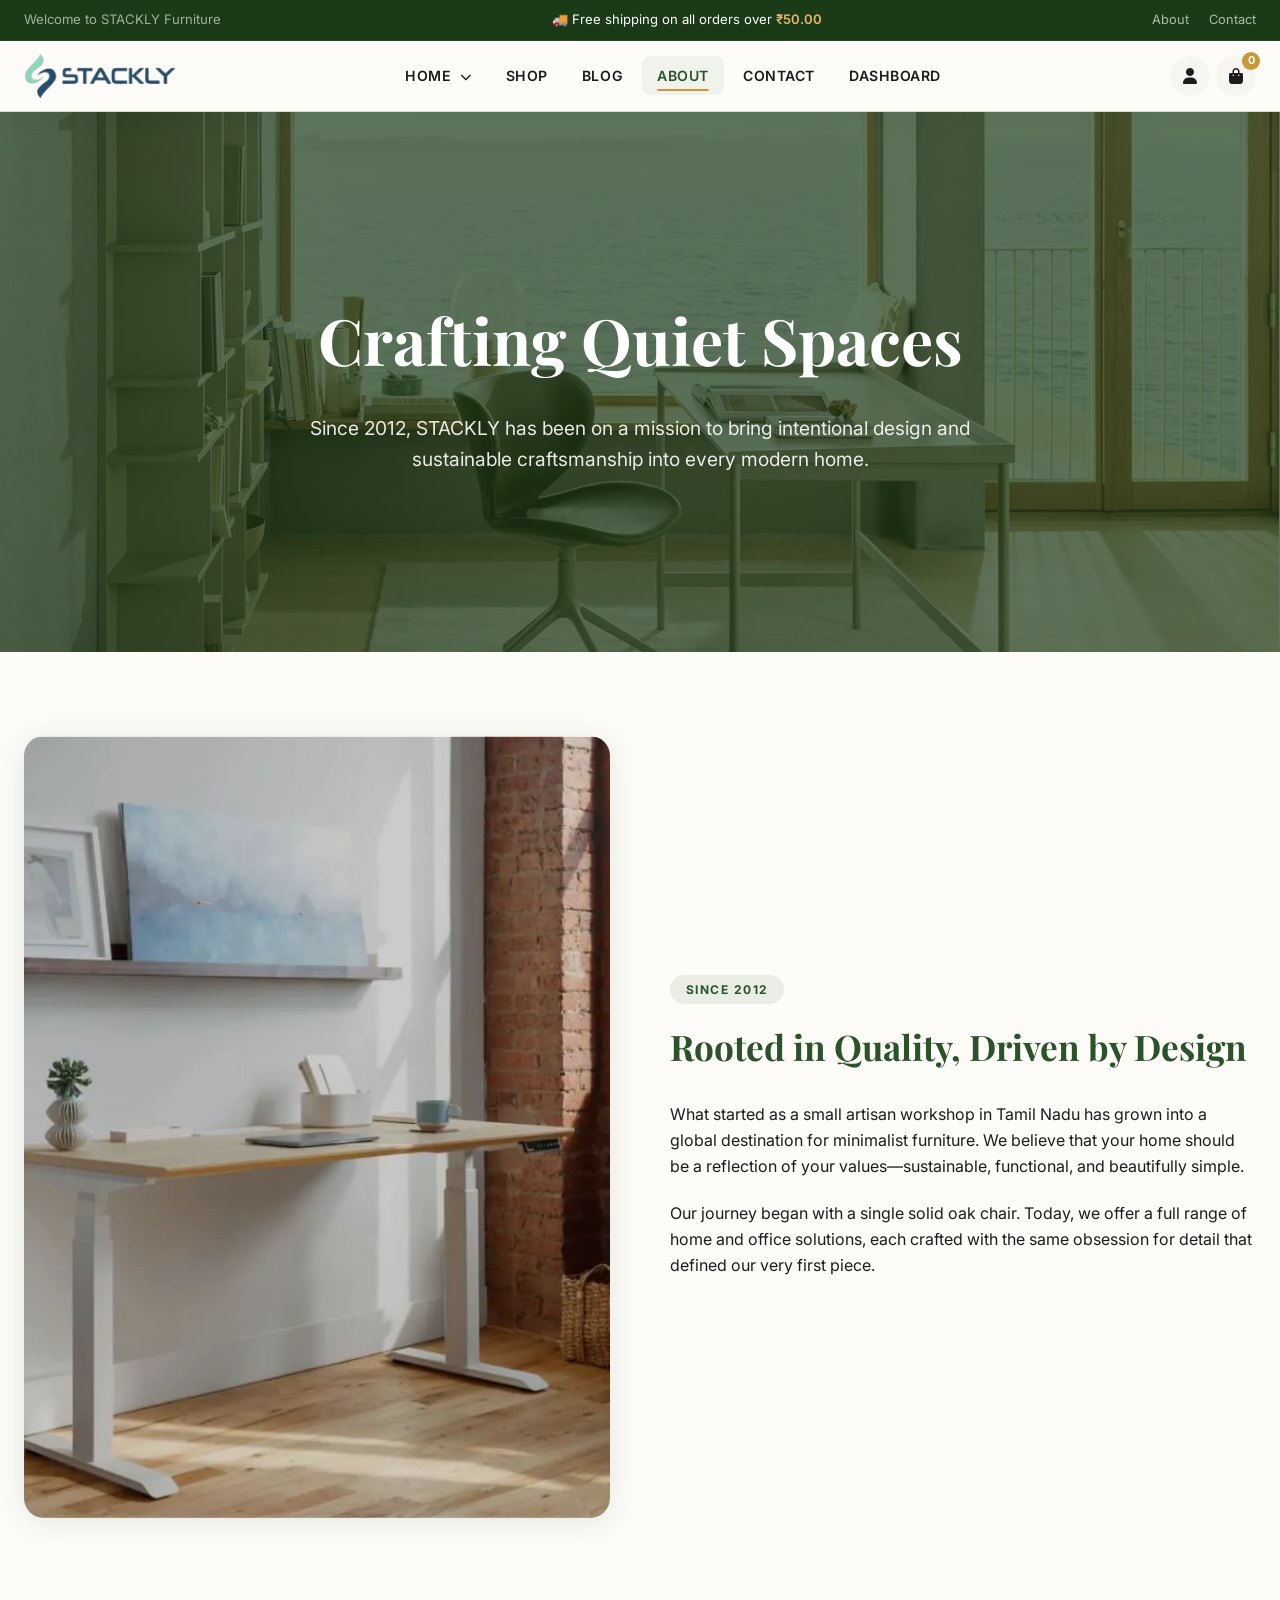
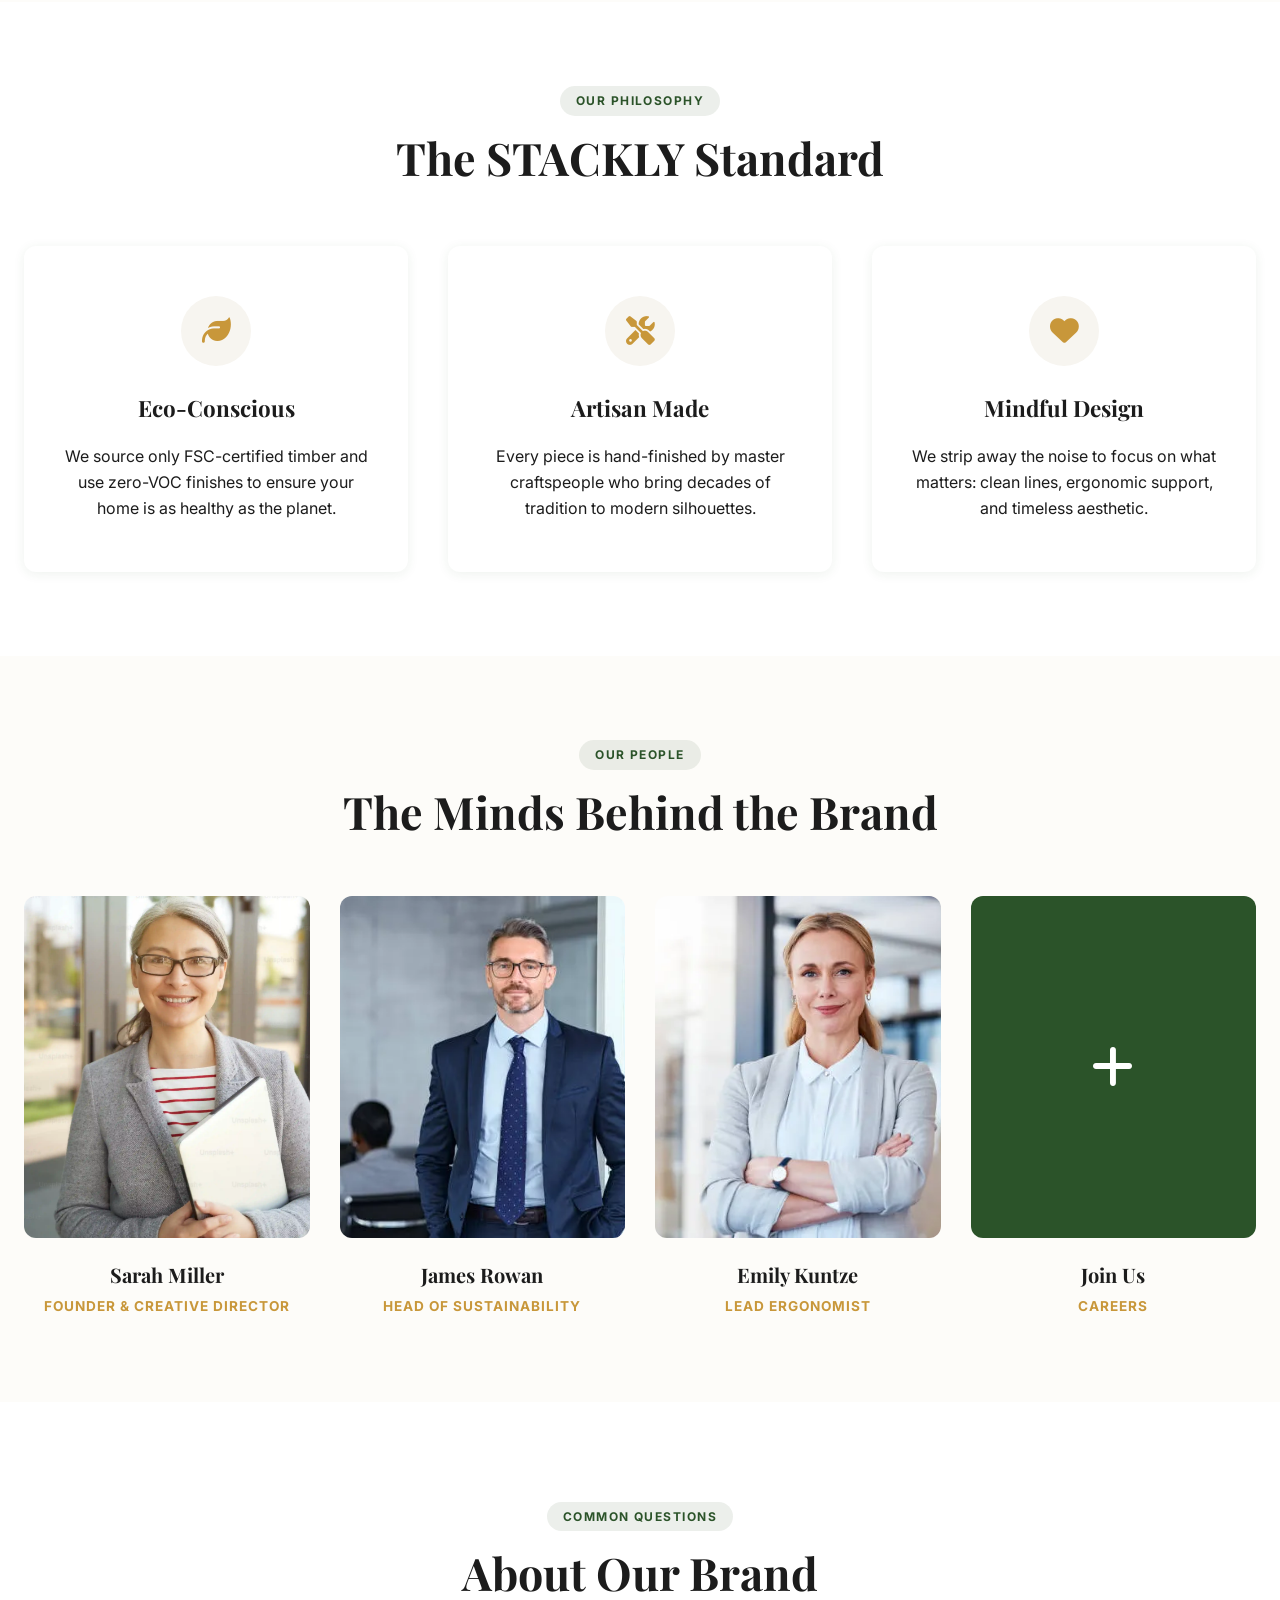
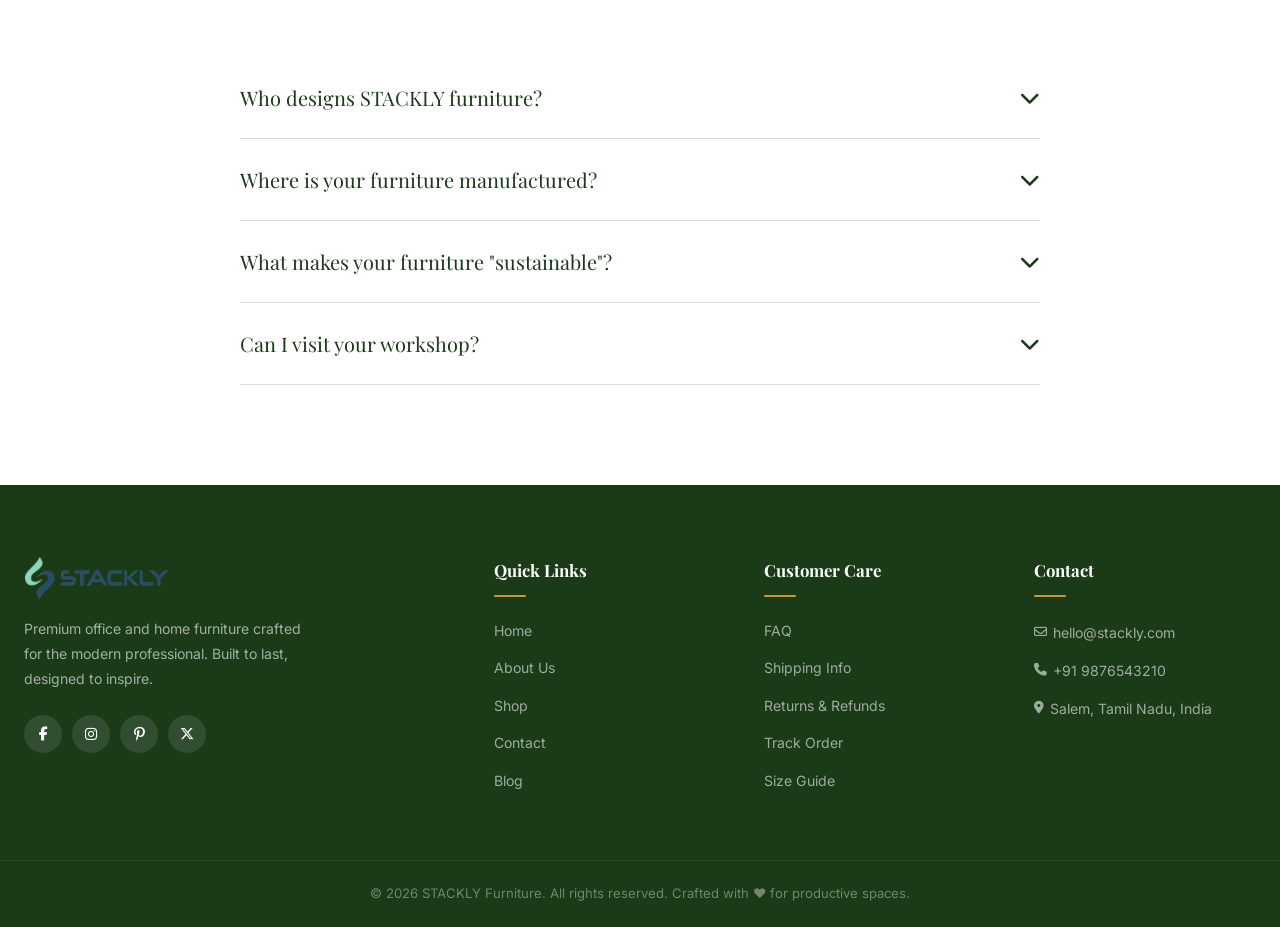
==== commit ed5ce748: "Add files via upload" ====
--- a/about.html
+++ b/about.html
@@ -163,6 +163,17 @@
 </div>
 
 <button id="scroll-top" aria-label="Back to top"><i class="fa-solid fa-arrow-up"></i></button>
+
+<div class="topbar">
+  <div class="topbar-inner">
+    <div style="color:rgba(255,255,255,.6);font-size:.82rem;">Welcome to STACKLY Furniture</div>
+    <div class="topbar-center">🚚 Free shipping on all orders over <span>₹50.00</span></div>
+    <div class="topbar-links">
+      <a href="about.html">About</a>
+      <a href="contact.html">Contact</a>
+    </div>
+  </div>
+</div>
 
 <header class="site-header">
   <div class="header-inner">
--- a/style.css
+++ b/style.css
@@ -794,6 +794,8 @@
   box-shadow: var(--shadow-sm);
   transition: var(--transition);
   position: relative;
+  display: flex;
+  flex-direction: column;
 }
 .product-card:hover {
   box-shadow: var(--shadow-lg);
@@ -859,7 +861,12 @@
 }
 .action-btn:hover { background: var(--primary); color: var(--white); transform: scale(1.1); }
 
-.product-info { padding: 16px 18px 18px; }
+.product-info {
+  padding: 16px 18px 18px;
+  display: flex;
+  flex-direction: column;
+  flex-grow: 1;
+}
 .product-name {
   font-weight: 600;
   font-size: 0.93rem;
@@ -873,10 +880,11 @@
   display: flex;
   align-items: center;
   gap: 10px;
+  flex-wrap: wrap;
   margin-bottom: 14px;
 }
 .price-now  { font-size: 1.02rem; font-weight: 800; color: var(--primary); }
-.price-old  { font-size: 0.85rem; color: var(--text-light); text-decoration: line-through; }
+.price-old  { display: none; font-size: 0.85rem; color: var(--text-light); text-decoration: line-through; }
 .add-to-cart {
   width: 100%;
   padding: 10px 16px;
@@ -895,6 +903,7 @@
   display: flex;
   align-items: center;
   gap: 10px;
+  margin-top: auto;
 }
 .qty-control {
   display: flex;
@@ -2295,3 +2304,11 @@
   .error-img-wrap { margin-bottom: 30px; }
   .error-actions { flex-direction: column; align-items: stretch; max-width: 300px; margin: 0 auto; }
 }
+
+@media (max-width: 991px) {
+  .shop-sidebar {
+    margin: 0 auto;
+    width: 100% !important;
+    max-width: 380px;
+  }
+}
